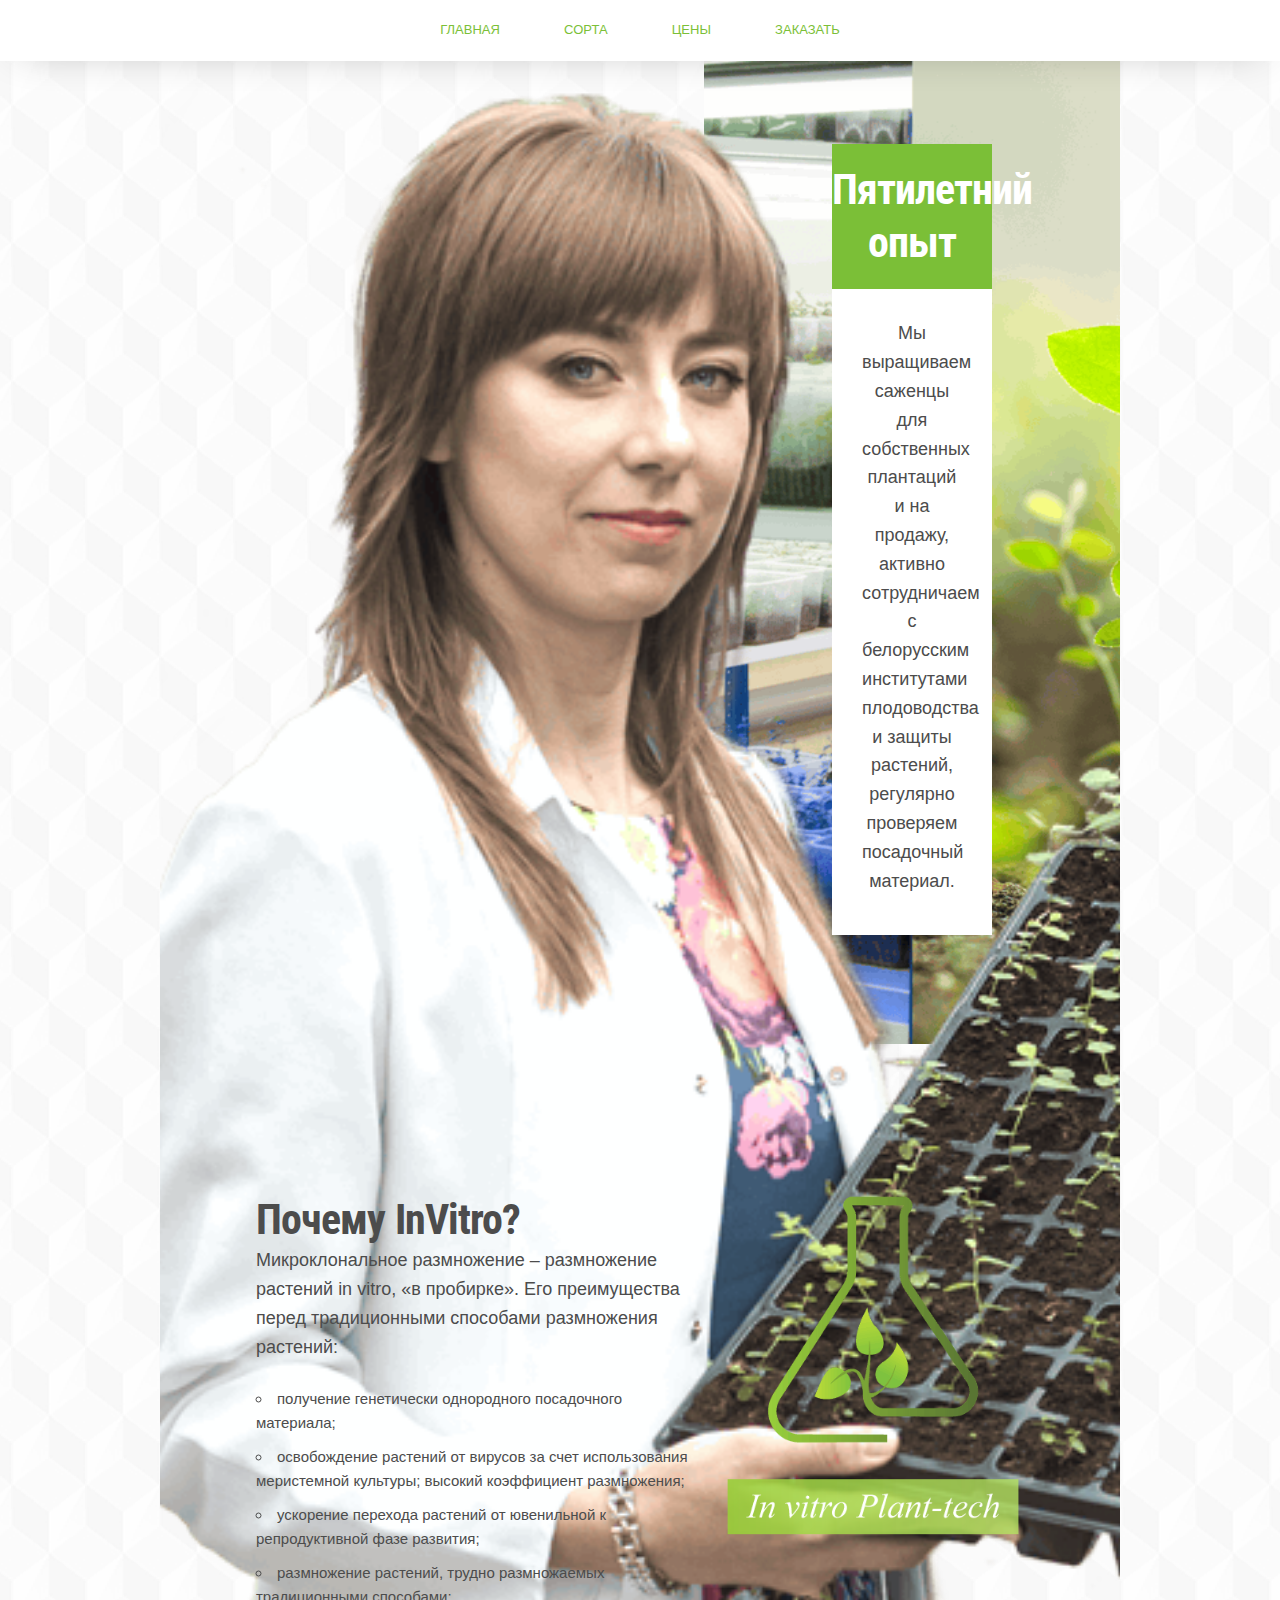
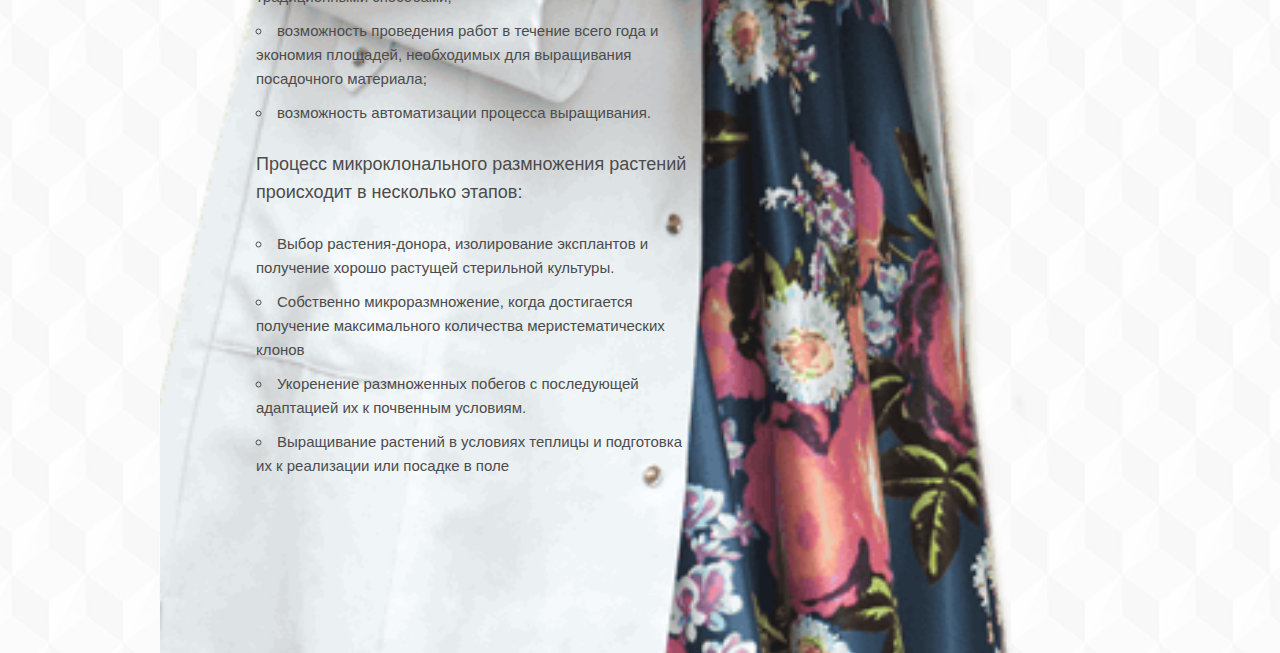
==== index.html @ f67259de "edited index" ====
﻿<!DOCTYPE html>
<html lang="en">

<head>

    <!-- Basic Page Needs
    –––––––––––––––––––––––––––––––––––––––––––––––––– -->
    <meta charset="utf-8">
    <title>Голубика - Во! | Главная страница</title>
    <meta name="description" content="Саженцы и взрослые растения голубики.">
    <meta name="author" content="">

    <!-- Mobile Specific Metas
    –––––––––––––––––––––––––––––––––––––––––––––––––– -->
    <meta name="viewport" content="width=device-width, initial-scale=1">

    <!-- FONT
    –––––––––––––––––––––––––––––––––––––––––––––––––– -->

    <!-- CSS
    –––––––––––––––––––––––––––––––––––––––––––––––––– -->
    <link rel="stylesheet" href="css/normalize.css">
    <link rel="stylesheet" href="css/skeleton.css">
    <link rel="stylesheet" href="css/style.css">

    <!-- Favicon
    –––––––––––––––––––––––––––––––––––––––––––––––––– -->
    <link rel="icon" type="image/png" href="images/favicon.png">

    <!-- Hacks
    –––––––––––––––––––––––––––––––––––––––––––––––––– -->
    <!--[if lt IE 9]> 
     <script src="http://html5shiv.googlecode.com/svn/trunk/html5.js"></script> 
     <![endif]-->
    <!-- Skripts
    –––––––––––––––––––––––––––––––––––––––––––––––––– -->
    <script>
        function poopup() {
            document.getElementById("steam").style.display = 'block';
        }

        function closepop() {
            document.getElementById("steam").style.display = 'none';
        }

        function menuopen() {
            var el = document.getElementById("site-menu");

            el.style.marginTop = (el.style.marginTop == '0px') ? '-40px' : '0px';
        }
    </script>
</head>

<body>

    <!-- poupup
>>>>>>>>>>>>>>>>>>>>>>>>>>>>>>>>>>>>>>>>>>>>>>>> -->
    <div id="steam">
        <div id="poupup">

            <div class="close" onclick="closepop()">

            </div>

            <!--<h3>Форма запроса</h3>
            <form>
                <label for="name">Как к вам обращаться?</label>
                <input type="text" name="name" value="" placeholder="Имя">
                <label for="tel">Ваш телефон</label>
                <input type="text" name="tel" value="" placeholder="+XXX (XX) XXX-XX-XX">
                <input type="button" name="send" value="Отправить">
            </form>-->

            <h3>Свяжитесь с нами:</h3>
            <ul>
                <li>Телефон: +7 (000) 000-00-00</li>
                <li>E-mail: golubica-VO@tut.ru</li>
                // add explicit map
                <li><a href="https://goo.gl/maps/rK2JYMR178M2" target="_blank">Расположение на карте</a></li>
            </ul>
            <div class="container">
            <div class="row">
                <div class="seven columns">
                    <h3>Напишите нам:</h3>
                    <form id="sendMessage" method="POST">
                        <input type="text" name="name" value="" placeholder="Ваше имя" required>
                        <textarea cols="45" name="message" placeholder="Ваше сообщение" required></textarea>
                        <input type="email" name="email" value="" placeholder="Ваше e-mail" required>
                        <input type="submit" name="send" value="Отправить">
                    </form>
                </div>
                <div class="five columns info">
                    <h3>Контактная информация</h3>
                    <p><span>Телефон: </span>+375 (29) 224-55-81</p>
                    <p>
                        <a href="https://goo.gl/maps/rK2JYMR178M2" target="_blank">Расположение на карте</a></p>
                    <p> Юридическая информация: <br> ООО "Ягодная долина" 220030, г. Минск, пл. Свободы 23, комн. 96, Республика Беларусь
                    </p>
                </div>
            </div>
        </div>
        </div>
    </div>

    <!-- /poupup
<<<<<<<<<<<<<<<<<<<<<<<<<<<<<<<<<<<<<<<<<<<<< -->
    <header>

        <nav id="site-menu">
            <ul>
                <li><a href="index.html">Главная</a></li>
                <li><a href="sorts.html">Сорта</a></li>
                <li><a href="prices.html">Цены</a></li>
                <!--<li><a href="">Блог</a></li>-->
                <li><a href="#" onclick="poopup()">Заказать</a></li>
            </ul>
            <div id="menu-btn">
                <a href="#" onclick="menuopen()">Меню</a>
            </div>
        </nav>
    </header>

    <!--header.php
<<<<<<<<<<<<<<<<<<<<<<<<<<<<<<<<<<<<<<<<<<<<< -->

    <div id="first" class="block">
        <div class="container">

            <div class="row">
                <div class="seven columns">
                    &nbsp
                    <div class="persona">
                        &nbsp
                    </div>
                </div>

                      <div id="second" class="block">
        <div class="container">
            <div class="row">
                <div class="three columns">
                    &nbsp
                </div>
                <div class="six columns">
                    <h2>Пятилетний опыт</h2>
                    <p>Мы выращиваем саженцы для собственных плантаций и на продажу, активно сотрудничаем с белорусским институтами плодоводства и защиты растений, регулярно проверяем посадочный материал.</p>
                    <!--<button class="button-primary bigger">Подробнее</button>-->
                </div>
                <div class="three columns">
                    &nbsp
                </div>
            </div>
        </div>
    </div>
    <div id="third" class="block">
        <div class="container">
            <div class="row">
                <div class="seven columns">
                    <h2>Почему InVitro?</h2>
                    <p>Микроклональное размножение – размножение растений in vitro, «в пробирке». Его преимущества перед традиционными способами размножения растений:</p>
                    <ul>
                        <li>получение генетически однородного посадочного материала;</li>
                        <li>освобождение растений от вирусов за счет использования меристемной культуры; высокий коэффициент размножения; </li>
                        <li>ускорение перехода растений от ювенильной к репродуктивной фазе развития;</li>
                        <li>размножение растений, трудно размножаемых традиционными способами;</li>
                        <li>возможность проведения работ в течение всего года и экономия площадей, необходимых для выращивания посадочного материала;</li>
                        <li>возможность автоматизации процесса выращивания. </li>
                    </ul>
                    <p>Процесс микроклонального размножения растений происходит в несколько этапов:</p>
                    <ul>
                        <li>Выбор растения-донора, изолирование эксплантов и получение хорошо растущей стерильной культуры.
                        </li>
                        <li>Собственно микроразмножение, когда достигается получение максимального количества меристематических клонов</li>
                        <li>Укоренение размноженных побегов с последующей адаптацией их к почвенным условиям.</li>
                        <li>Выращивание растений в условиях теплицы и подготовка их к реализации или посадке в поле</li>
                        <!--<button class="button-primary bigger">Подробнее</button>-->
                    </ul>
                </div>
                <div class="imag five columns">
                    <img src="./images/invitro_logo3.png" alt="">
                </div>
            </div>
        </div>
    </div>

            </div>
        </div>
    </div>






    <!--footer.php
<<<<<<<<<<<<<<<<<<<<<<<<<<<<<<<<<<<<<<<<<<<<< -->

    <script>
        var form = document.getElementById('sendMessage');

        form.onsubmit = function(e){
            e.preventDefault();

            var data = new FormData(form);

            var xhr = new XMLHttpRequest();
            xhr.open("POST", "/", true);
            xhr.send(data);

            xhr.onreadystatechange = function(){
                if(xhr.status ==200 && xhr.readyState==4){

                    console.log(form.elements);
                    form.elements.message.value='';
                    yaCounter37584040.reachGoal('message');

                    var okMessage = document.createElement('span');
                    okMessage.className = 'okMessage';
                    okMessage.innerHTML = 'Сообщение оставлено, в ближайшее время с Вами свяжется наш специалист';
                    form.appendChild(okMessage);
                    setTimeout(function(){
                        okMessage.remove();
                    },5000);
                }
            }



        }

    </script>
    <!-- Yandex.Metrika counter --> <script type="text/javascript"> (function (d, w, c) { (w[c] = w[c] || []).push(function() { try { w.yaCounter37584040 = new Ya.Metrika({ id:37584040, clickmap:true, trackLinks:true, accurateTrackBounce:true, webvisor:true }); } catch(e) { } }); var n = d.getElementsByTagName("script")[0], s = d.createElement("script"), f = function () { n.parentNode.insertBefore(s, n); }; s.type = "text/javascript"; s.async = true; s.src = "https://mc.yandex.ru/metrika/watch.js"; if (w.opera == "[object Opera]") { d.addEventListener("DOMContentLoaded", f, false); } else { f(); } })(document, window, "yandex_metrika_callbacks"); </script> <noscript><div><img src="https://mc.yandex.ru/watch/37584040" style="position:absolute; left:-9999px;" alt="" /></div></noscript> <!-- /Yandex.Metrika counter -->
</body>

</html>
---- css/skeleton.css ----
/*
* Skeleton V2.0.4
* Copyright 2014, Dave Gamache
* www.getskeleton.com
* Free to use under the MIT license.
* http://www.opensource.org/licenses/mit-license.php
* 12/29/2014
*/


/* Table of contents
––––––––––––––––––––––––––––––––––––––––––––––––––
- Grid
- Base Styles
- Typography
- Links
- Buttons
- Forms
- Lists
- Code
- Tables
- Spacing
- Utilities
- Clearing
- Media Queries
*/


/* Grid
–––––––––––––––––––––––––––––––––––––––––––––––––– */

.container {
    position: relative;
    width: 100%;
    max-width: 960px;
    margin: 0 auto;
    padding: 0 20px;
    box-sizing: border-box;
}

.column,
.columns {
    width: 100%;
    float: left;
    box-sizing: border-box;
}


/* For devices larger than 400px */

@media (min-width: 400px) {
    .container {
        width: 85%;
        padding: 0;
    }
}


/* For devices larger than 550px */

@media (min-width: 750px) {
    .container {
        width: 80%;
    }
    .column,
    .columns {
        margin-left: 4%;
    }
    .column:first-child,
    .columns:first-child {
        margin-left: 0;
    }
    .one.column,
    .one.columns {
        width: 4.66666666667%;
    }
    .two.columns {
        width: 13.3333333333%;
    }
    .three.columns {
        width: 22%;
    }
    .four.columns {
        width: 30.6666666667%;
    }
    .five.columns {
        width: 39.3333333333%;
    }
    .six.columns {
        width: 48%;
    }
    .seven.columns {
        width: 56.6666666667%;
    }
    .eight.columns {
        width: 65.3333333333%;
    }
    .nine.columns {
        width: 74.0%;
    }
    .ten.columns {
        width: 82.6666666667%;
    }
    .eleven.columns {
        width: 91.3333333333%;
    }
    .twelve.columns {
        width: 100%;
        margin-left: 0;
    }
    .one-third.column {
        width: 30.6666666667%;
    }
    .two-thirds.column {
        width: 65.3333333333%;
    }
    .one-half.column {
        width: 48%;
    }
    /* Offsets */
    .offset-by-one.column,
    .offset-by-one.columns {
        margin-left: 8.66666666667%;
    }
    .offset-by-two.column,
    .offset-by-two.columns {
        margin-left: 17.3333333333%;
    }
    .offset-by-three.column,
    .offset-by-three.columns {
        margin-left: 26%;
    }
    .offset-by-four.column,
    .offset-by-four.columns {
        margin-left: 34.6666666667%;
    }
    .offset-by-five.column,
    .offset-by-five.columns {
        margin-left: 43.3333333333%;
    }
    .offset-by-six.column,
    .offset-by-six.columns {
        margin-left: 52%;
    }
    .offset-by-seven.column,
    .offset-by-seven.columns {
        margin-left: 60.6666666667%;
    }
    .offset-by-eight.column,
    .offset-by-eight.columns {
        margin-left: 69.3333333333%;
    }
    .offset-by-nine.column,
    .offset-by-nine.columns {
        margin-left: 78.0%;
    }
    .offset-by-ten.column,
    .offset-by-ten.columns {
        margin-left: 86.6666666667%;
    }
    .offset-by-eleven.column,
    .offset-by-eleven.columns {
        margin-left: 95.3333333333%;
    }
    .offset-by-one-third.column,
    .offset-by-one-third.columns {
        margin-left: 34.6666666667%;
    }
    .offset-by-two-thirds.column,
    .offset-by-two-thirds.columns {
        margin-left: 69.3333333333%;
    }
    .offset-by-one-half.column,
    .offset-by-one-half.columns {
        margin-left: 52%;
    }
}


/* Base Styles
–––––––––––––––––––––––––––––––––––––––––––––––––– */


/* NOTE
html is set to 62.5% so that all the REM measurements throughout Skeleton
are based on 10px sizing. So basically 1.5rem = 15px :) */

html {
    font-size: 62.5%;
}

body {
    font-size: 1.5em;
    /* currently ems cause chrome bug misinterpreting rems on body element */
    line-height: 1.6;
    font-weight: 400;
    font-family: "HelveticaNeue", "Helvetica Neue", Helvetica, Arial, sans-serif;
    color: #222;
}


/* Typography
–––––––––––––––––––––––––––––––––––––––––––––––––– */

h1,
h2,
h3,
h4,
h5,
h6 {
    font-family: 'Roboto Condensed';
    margin-top: 0;
    margin-bottom: 2rem;
    font-weight: 300;
}

h1 {
    font-size: 4.0rem;
    line-height: 1.2;
    letter-spacing: -.1rem;
}

h2 {
    font-size: 3.6rem;
    line-height: 1.25;
    letter-spacing: -.1rem;
}

h3 {
    font-size: 3.0rem;
    line-height: 1.3;
    letter-spacing: -.1rem;
}

h4 {
    font-size: 2.4rem;
    line-height: 1.35;
    letter-spacing: -.08rem;
}

h5 {
    font-size: 1.8rem;
    line-height: 1.5;
    letter-spacing: -.05rem;
}

h6 {
    font-size: 1.5rem;
    line-height: 1.6;
    letter-spacing: 0;
}


/* Larger than phablet */

@media (min-width: 550px) {
    h1 {
        font-size: 5.0rem;
    }
    h2 {
        font-size: 4.2rem;
    }
    h3 {
        font-size: 3.6rem;
    }
    h4 {
        font-size: 3.0rem;
    }
    h5 {
        font-size: 2.4rem;
    }
    h6 {
        font-size: 1.5rem;
    }
}

p {
    margin-top: 0;
}


/* Links
–––––––––––––––––––––––––––––––––––––––––––––––––– */

a {
    color: hsl(90, 70%, 40%);
}

a:hover {
    color: hsl(90, 70%, 35%);
}


/* Buttons
–––––––––––––––––––––––––––––––––––––––––––––––––– */

.button,
button,
input[type="submit"],
input[type="reset"],
input[type="button"] {
    display: inline-block;
    height: 38px;
    padding: 0 30px;
    color: #555;
    text-align: center;
    font-size: 11px;
    font-weight: 600;
    line-height: 38px;
    letter-spacing: .1rem;
    text-transform: uppercase;
    text-decoration: none;
    white-space: nowrap;
    background-color: transparent;
    border-radius: 0px;
    border: 1px solid #bbb;
    cursor: pointer;
    box-sizing: border-box;
}

.button:hover,
button:hover,
input[type="submit"]:hover,
input[type="reset"]:hover,
input[type="button"]:hover,
.button:focus,
button:focus,
input[type="submit"]:focus,
input[type="reset"]:focus,
input[type="button"]:focus {
    color: #333;
    border-color: #888;
    outline: 0;
}

.button.button-primary,
button.button-primary,
input[type="submit"].button-primary,
input[type="reset"].button-primary,
input[type="button"].button-primary {
    color: #FFF;
    background-color: hsl(90, 68%, 49%);
    border-color: hsla(90, 70%, 50%, 1);
}

.button.button-primary:hover,
button.button-primary:hover,
input[type="submit"].button-primary:hover,
input[type="reset"].button-primary:hover,
input[type="button"].button-primary:hover,
.button.button-primary:focus,
button.button-primary:focus,
input[type="submit"].button-primary:focus,
input[type="reset"].button-primary:focus,
input[type="button"].button-primary:focus {
    color: #FFF;
    background-color: hsla(90, 70%, 45%, 1);
    border-color: hsla(90, 70%, 45%, 1);
}


/* Forms
–––––––––––––––––––––––––––––––––––––––––––––––––– */

input[type="email"],
input[type="number"],
input[type="search"],
input[type="text"],
input[type="tel"],
input[type="url"],
input[type="password"],
textarea,
select {
    height: 38px;
    padding: 6px 10px;
    /* The 6px vertically centers text on FF, ignored by Webkit */
    background-color: #fff;
    border: 1px solid #D1D1D1;
    border-radius: 0px;
    box-shadow: none;
    box-sizing: border-box;
}


/* Removes awkward default styles on some inputs for iOS */

input[type="email"],
input[type="number"],
input[type="search"],
input[type="text"],
input[type="tel"],
input[type="url"],
input[type="password"],
textarea {
    -webkit-appearance: none;
    -moz-appearance: none;
    appearance: none;
}

textarea {
    min-height: 65px;
    padding-top: 6px;
    padding-bottom: 6px;
}

input[type="email"]:focus,
input[type="number"]:focus,
input[type="search"]:focus,
input[type="text"]:focus,
input[type="tel"]:focus,
input[type="url"]:focus,
input[type="password"]:focus,
textarea:focus,
select:focus {
    border: 1px solid #33C3F0;
    outline: 0;
}

label,
legend {
    display: block;
    margin-bottom: .5rem;
    font-weight: 600;
}

fieldset {
    padding: 0;
    border-width: 0;
}

input[type="checkbox"],
input[type="radio"] {
    display: inline;
}

label > .label-body {
    display: inline-block;
    margin-left: .5rem;
    font-weight: normal;
}


/* Lists
–––––––––––––––––––––––––––––––––––––––––––––––––– */

ul {
    list-style: circle inside;
}

ol {
    list-style: decimal inside;
}

ol,
ul {
    padding-left: 0;
    margin-top: 0;
}

ul ul,
ul ol,
ol ol,
ol ul {
    margin: 1.5rem 0 1.5rem 3rem;
    font-size: 90%;
}

li {
    margin-bottom: 1rem;
}


/* Code
–––––––––––––––––––––––––––––––––––––––––––––––––– */

code {
    padding: .2rem .5rem;
    margin: 0 .2rem;
    font-size: 90%;
    white-space: nowrap;
    background: #F1F1F1;
    border: 1px solid #E1E1E1;
    border-radius: 0px;
}

pre > code {
    display: block;
    padding: 1rem 1.5rem;
    white-space: pre;
}


/* Tables
–––––––––––––––––––––––––––––––––––––––––––––––––– */

th,
td {
    padding: 12px 15px;
    text-align: left;
    border-bottom: 1px solid #E1E1E1;
}

th:first-child,
td:first-child {
    padding-left: 0;
}

th:last-child,
td:last-child {
    padding-right: 0;
}


/* Spacing
–––––––––––––––––––––––––––––––––––––––––––––––––– */

button,
.button {
    margin-bottom: 1rem;
}

input,
textarea,
select,
fieldset {
    margin-bottom: 1.5rem;
}

pre,
blockquote,
dl,
figure,
table,
p,
ul,
ol,
form {
    margin-bottom: 2.5rem;
}


/* Utilities
–––––––––––––––––––––––––––––––––––––––––––––––––– */

.u-full-width {
    width: 100%;
    box-sizing: border-box;
}

.u-max-full-width {
    max-width: 100%;
    box-sizing: border-box;
}

.u-pull-right {
    float: right;
}

.u-pull-left {
    float: left;
}


/* Misc
–––––––––––––––––––––––––––––––––––––––––––––––––– */

hr {
    margin-top: 3rem;
    margin-bottom: 3.5rem;
    border-width: 0;
    border-top: 1px solid #E1E1E1;
}


/* Clearing
–––––––––––––––––––––––––––––––––––––––––––––––––– */


/* Self Clearing Goodness */

.container:after,
.row:after,
.u-cf {
    content: "";
    display: table;
    clear: both;
}


/* Media Queries
–––––––––––––––––––––––––––––––––––––––––––––––––– */


/*
Note: The best way to structure the use of media queries is to create the queries
near the relevant code. For example, if you wanted to change the styles for buttons
on small devices, paste the mobile query code up in the buttons section and style it
there.
*/


/* Larger than mobile */

@media (min-width: 400px) {}


/* Larger than phablet (also point when grid becomes active) */

@media (min-width: 550px) {}


/* Larger than tablet */

@media (min-width: 750px) {}


/* Larger than desktop */

@media (min-width: 1000px) {}


/* Larger than Desktop HD */

@media (min-width: 1200px) {}
---- css/style.css ----
/*Fonts
------------------------------*/

@font-face {
    font-family: 'B20 Sans';
    src: url('../fonts/b20sans-400-normal.woff2') format('woff2'), url('../fonts/b20sans-400-normal.woff') format('woff'), url('../fonts/b20sans-400-normal.ttf') format('truetype');
    font-weight: 400;
    font-style: normal;
}

@font-face {
    font-family: 'Roboto Condensed';
    src: url('../fonts/robotocondensed-700-normal.woff2') format('woff2'), url('../fonts/robotocondensed-700-normal.woff') format('woff'), url('../fonts/robotocondensed-700-normal.ttf') format('truetype');
    font-weight: 700;
    font-style: normal;
}


/*Base styles
------------------------------*/

body {
    background-color: white;
    color: #4C4C4C;
}

h1 {
    font-weight: 100;
    font-size: 3.3rem;
    text-align: center;
    margin: 40px 0 60px;
}

h2 {
    font-family: 'Roboto Condensed';
}

a {
    text-decoration: none;
}

button.bigger {
    height: 68px;
    padding: 0 60px;
    font-size: 1.2em;
    margin-bottom: 2.5rem;
    line-height: 66px;
    font-family: 'Roboto Condensed';
    background-color: transparent;
    color: #7BBF37;
    border: solid #7BBF37 2px;
}

button.button.bigger:hover {
    color: #7BBF37;
    border: solid #7BBF37 2px;
}

input[type="email"]:focus,
input[type="number"]:focus,
input[type="search"]:focus,
input[type="text"]:focus,
input[type="tel"]:focus,
input[type="url"]:focus,
input[type="password"]:focus,
textarea:focus,
select:focus {
    border-color: #7BBF37;
}

.okMessage{
    color: #7BBF37;
    display: block;
}
/*Header styles
------------------------------*/

div.logo {
    float: left;
    font-size: 2.8rem;
    padding-bottom: 16px;
}

div.logo img {
    display: inline-block;
    height: 32px;
}

header {
    display: block;
    background-color: #FFF;
    position: relative;
    z-index: 2;
}

#menu-btn {
    display: none;
}

nav {
    /*position: absolute;*/
    width: 100%;
    background-color: hsla(0, 0%, 100%, 0.8);
    z-index: 90;
    -webkit-box-shadow: 0px 2px 44px -20px rgba(0,0,0,0.45);
    -moz-box-shadow: 0px 2px 44px -20px rgba(0,0,0,0.45);
    box-shadow: 0px 2px 44px -20px rgba(0,0,0,0.45);
    text-transform: uppercase;
}

nav > ul {
    margin: auto;
    overflow: hidden;
    max-width: 640px;
    font-size: 1em;
    text-align: center;
}

nav > ul > li {
    display: inline-block;
}

nav > ul > li,
#menu-btn {
    list-style-type: none;
    margin-bottom: 0;
    font-size: 1.3rem;
}

nav a {
    text-decoration: none;
    padding: 20px 30px;
    display: block;
    color: #7BBF37;
}

nav li:hover a,
nav li:hover {
    background-color: #7BBF37;
    color: #fff;
}


/* Main page
----------------------------------------------------------*/

#first > div > h1 {
    font-size: 3rem;
    margin-top: 20px;
    margin-left: 40%;
}

div.row {
    height: 100%;
    position: relative;
}

div.row,
div.columns {
    height: 100%;
}

div.block {
    overflow: hidden;
}

div.block p {
    font-size: 1.2em;
}

div.box {
    padding: 3rem;
    margin: 0;
    width: 43.3333333333%;
}


/* First block
-------------------*/

#first {
    background: url('../images/texture_old.png') 100%;
    background-repeat: repeat;
    /*-webkit-box-shadow: inset 0px 0px 0px 900px rgba(255,255,255,0.25);
-moz-box-shadow: inset 0px 0px 0px 900px rgba(255,255,255,0.25);
box-shadow: inset 0px 0px 0px 900px rgba(255,255,255,0.25);*/
    background-position: center top;
    margin: auto;
}

div.persona {
    background-image: url("../images/persona.png");
    background-repeat: no-repeat;
    margin-top: 2%;
    height: 100%;
    position: absolute;
    left: 0;
    top: 0;
    width: 100%;
    background-size: auto 100%;
    background-position-x: 13%;
}

#first h2 {
    margin: 0;
}

#first div.box {
    padding: 3rem;
    margin: 10% 0;
    width: 43.3333333333%;
    position: relative;
}

#first > div.container {
    margin-top: 70px auto 70px auto;
}

#item {
    margin: 0 0 3rem;
    overflow: hidden;
    text-align: center;
}

div.item > img {
    width: 80%;
    margin: auto;
}

span.item-price {
    display: inline-block;
    font-family: Roboto;
    font-size: 3rem;
}

span.item-price::after {
    content: "$";
    line-height: 5rem;
    font-size: 2rem;
    font-weight: 600;
}

span.item-descript {
    text-transform: uppercase;
    font-size: 1.3rem;
    line-height: 2rem;
    display: inline-block;
}


/* Second block
-------------------*/

#second {
    background-color: #fff;
    text-align: center;
    background-size: cover;
    background-image: url('../images/plants_x.png');
    background-repeat: no-repeat;
    background-position: center;
}

#second p {
    background-color: hsla(0, 0%, 100%, 1);
    padding: 3rem 3rem 4rem;
}

#second h2 {
    color: white;
    background-color: #7BBF37;
    padding: 2rem 0;
    margin-bottom: 0;
}


/*div.second button.bigger {
background-color: hsla(0, 0%, 100%, 0.9);
border: none;
}

div.second button.bigger:hover {
background-color: #7BBF37;
color: white;
border: none;
}*/

#second div.row {
    padding: 2.8em 0;
}

#second div.container {
    margin: 10% auto;
}

#second-b {
    padding: 50px 0;
}

#second-b div.row {
    text-align: center;
}

#second-b div.four {
    width: 33%;
    text-align: center;
}

#second-b button.button-primary {
    display: inline-block;
    margin-top: 40px;
}


/* Third block
-------------------*/

#third {
    /* background: url('../images/back3_alt.png') 100%;*/
    background-size: auto 100%;
    background-repeat: no-repeat;
    min-height: 600px;
    margin: auto;
    /*background: linear-gradient(to right, hsla(0, 0%, 100%, 0.9) 0%, hsla(0, 0%, 100%, 0.8) 30%, hsla(0, 0%, 100%, 0.7) 50%, hsla(100, 100%, 100%, 0) 100%), url('../images/texture.png') 100%;*/
}

#third div.row {
    padding: 10em 0;
}

div.imag > img {
    display: block;
    width: 100%;
    max-width: 430px;
}

#third button.button-primary {
    margin: 2.5rem auto;
}


/* Footer styles
----------------------------------------------------------*/

footer {
    border-top: 1px dashed lightgray;
}

footer > div.container {
    margin: 22px auto;
    color: #4A4A4A;
}

footer div.info {
    border-left: 1px solid lightgray;
    padding-left: 3rem;
}

footer h3 {
    font-size: 2rem;
    margin: 1rem 0;
}

footer div.info p {
    font-size: 1.5rem;
    margin: 0;
    color: #8A8A8A;
}

footer div.info span {
    color: #4A4A4A;
}

footer div.info ul {
    margin: 3rem 0;
}

footer div.info li {
    margin: 0;
}

footer div.info a {
    display: inline-block;
    padding: 0.5rem 1rem;
    color: white;
    background-color: #7BBF37;
    margin: 1rem 0;
}

footer div.info a:hover {
    background-color: #63A521;
}

footer div.info li > a {
    padding-left: 2px;
    color: #8A8A8A;
}

footer div.info li > a:hover {
    padding-left: 2px;
    color: #7BBF37;
}

footer form {
    margin: 1rem 0;
}

footer form input[type="text"] {
    float: left;
    width: 100%;
}

footer form textarea {
    clear: both;
    width: 100%;
}

footer form input[type="button"]:hover {
    border-color: #7BBF37;
    color: #7BBF37;
}


/* PoupUp
-------------------*/

#steam {
    position: fixed;
    width: 100%;
    height: 100%;
    background-color: hsla(0, 0%, 100%, 0.9);
    z-index: 99;
    display: none;
}

div.close {
    position: absolute;
    background-image: url("../images/close.png");
    background-size: cover;
    height: 25px;
    width: 25px;
    z-index: 999;
    right: 7px;
    top: 7px;
    opacity: 0.4;
    cursor: pointer;
}

div.close:hover {
    opacity: 1;
}

#poupup {
    margin-top: 10%;
    position: absolute;
    width: 80%;
    max-width: 400px;
    background-color: white;
    z-index: 100;
    padding: 5rem;
    right: 50%;
    margin-right: -250px;
    border: 1px solid lightgray;
    text-align: center;
}

#poupup h3 {
    margin: 0 auto 5rem;
}

#poupup label {
    width: 100%;
    text-align: left;
}

#poupup form {
    margin: 0;
}

#poupup input {
    width: 100%;
}

#poupup input[type="button"] {
    display: inline-block;
    margin: 3rem auto 0;
    width: 50%;
}

#poupup ul {
    margin: 0 15% 2rem;
    font-size: 1.6rem;
    font-family: sans-serif;
}

#poupup ul li {
    list-style: none;
}

#sendMessage > input[type="submit"] {
    margin-left: 1.5em;
}
/* Media quries
----------------------------------------------------------*/

@media (max-width: 960px) {
    #first div.box {
        width: 50%;
        margin-left: 57%;
        background-color: white;
    }
    #first div.persona {
        background-position-x: unset;
    }
}

@media (max-width: 750px) {
    #steam {
        height: 120%;
    }
    #poupup {
        margin-top: 50%;
    }
    #menu-btn {
        display: block;
        background-color: white;
    }
    nav {
        position: relative;
        background-color: #7BBF37;
        z-index: 90;
        margin-top: -40px;
        -webkit-transition: all .3s ease;
        -moz-transition: all .3s ease;
        transition: all .3s ease;
    }
    /*nav:hover {
        margin-top: 0px;
    }*/
    nav > ul > li,
    #menu-btn {
        float: none;
        border: none;
    }
    nav > ul > li:hover {
        float: none;
        border: none;
    }
    li:hover a,
    li:hover {
        background-color: hsla(0, 0%, 100%, 0.1);
        border: none;
    }
    nav li a {
        padding: 10px 20px;
        color: white;
    }
    p {
        background-color: hsla(0, 0%, 100%, 0.8);
        padding: 10px;
    }
    div.imag > img {
        margin: 40px auto;
    }
    #first h2 {
        padding-top: 0;
    }
}

@media (max-width: 690px) {
    #first div.box {
        width: 100%;
        margin-top: 80%;
        margin-left: 0;
        background-color: hsla(0, 0%, 100%, 0.9);
    }
    #first div.persona {
        background-position-x: unset;
    }
    .container {
        width: 100%;
    }
    #first p {
        background-color: unset;
    }
    #second-b div.box {
        width: 100%;
        margin-bottom: 5rem;
    }
    #second-b div.item > img {
        width: 40%;
        margin: auto;
        display: block;
    }
    #second-b button.button-primary {
        margin-top: 0;
    }
    #third div.row {
        padding: 3rem;
    }
    #third div.row p {
        text-align: left;
    }
    #third .container {
        text-align: center;
    }
    footer div.row {
        width: 80%;
        margin: auto;
    }
    footer div.info > p {
        padding: 0;
    }
    span.item-price {
        width: 100%;
    }
    #third ul {
        text-align: left;
        padding-left: 40px;
    }
}

@media (max-width: 540px) {
    #poupup {
        width: unset;
        margin-right: -145px;
        padding: 3rem;
    }
    #poupup ul {
        margin: 0;
    }
    #poupup h3 {
        margin: 0 auto 2rem;
    }
}

@media (max-width: 420px) {
    nav li a {
        padding: 10px 7px;
        color: white;
        font-size: 1em;
    }
    #second-b div.item > img {
        width: 70%;
    }
}

/*section sorts*/
.clear{
    clear: both;
}

section#sorts{
    width: 90%;
    max-width: 1050px;
    margin: 0 auto;
    padding-bottom: 30px;
}

div.sort {
    margin-top: 30px;
    overflow: hidden;
    -webkit-box-shadow: 0px 2px 44px -14px rgba(0,0,0,0.65);
    -moz-box-shadow: 0px 2px 44px -14px rgba(0,0,0,0.65);
    box-shadow: 0px 2px 44px -14px rgba(0,0,0,0.65);
    background-color: white;
}

div.row > div.sort:first-child {
    width: 48.5%;
    float: left;
}

div.row > div.sort:last-child {
    width: 48.5%;
    float: right;
}


div.sort > img{
    display: block;
    width: 100%;
    margin: 0 auto;

}
div.sort > div{
    padding: 2em 2.5em;
    float: left;
}

div.sort > div > h2{
    font-size: 25px;
    color: #7BBF37;
    margin-bottom: 10px;
}


/*@media (max-width: 1750px) {*/
    /*section#sorts{*/

        /*overflow: visible;*/

    /*}*/
    /*div.sort {*/
        /*margin-top: 30px;*/
        /*width: 100%;*/
        /*float: none;*/
        /*box-shadow: 0 0 5px rgba(0,0,0,0.5);*/

    /*}*/
/*}*/

@media (max-width: 1200px) {


    section#sorts{
        width: 90%;
    }
}

@media (max-width: 800px) {

    section#sorts{
        width: 80%;
    }

    div.sort > img{
        display: block;
        width: 100%;
        float: none;
    }

    div.row > div.sort:first-child {
        width: 100%;
        float: none;
    }

    div.row > div.sort:last-child {
        width: 100%;
        float: none;
    }

    nav > ul {
        font-size: 0.6em;
    }

}
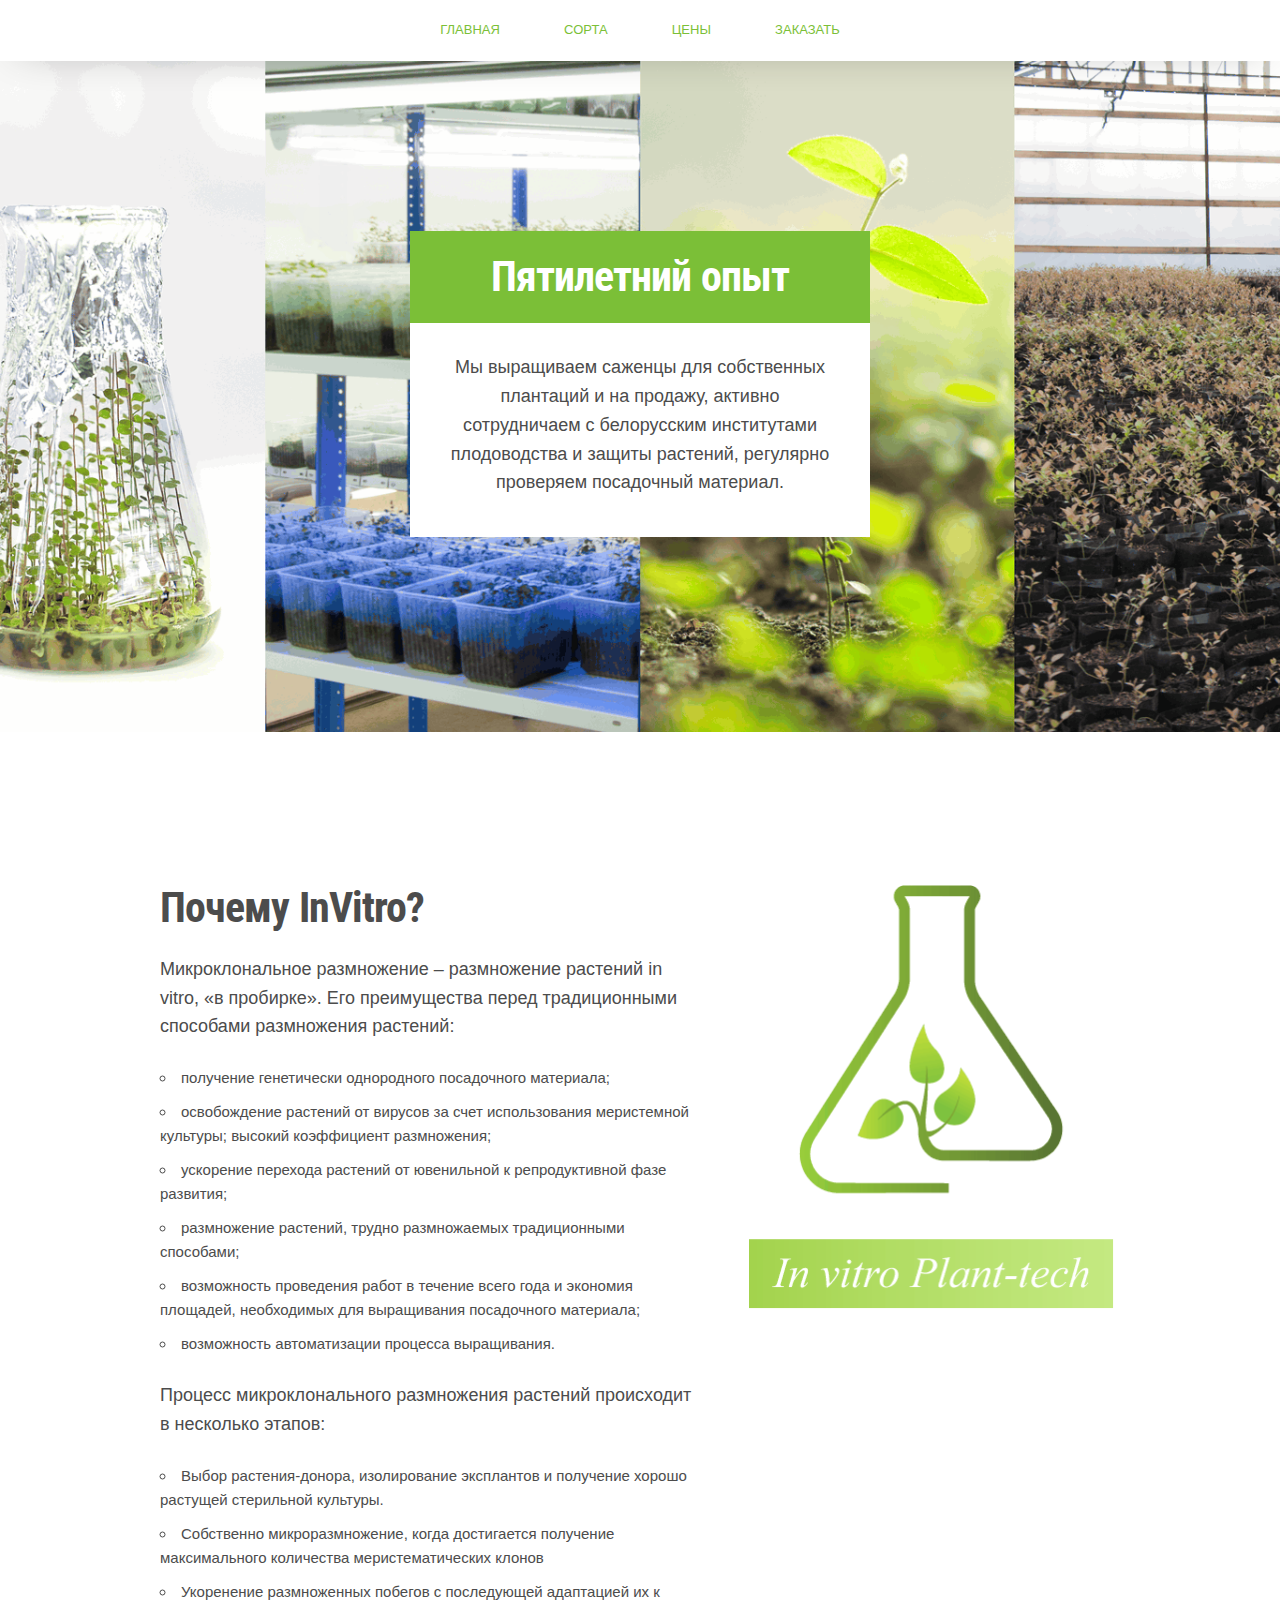
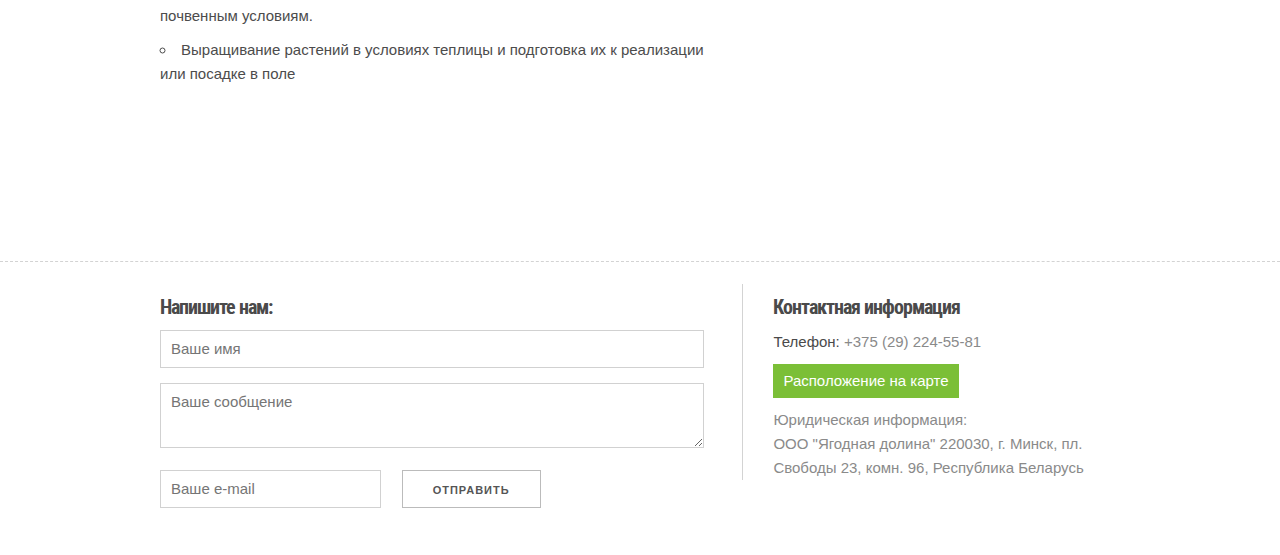
==== commit 33095435: "initial state" ====
--- a/index.html
+++ b/index.html
@@ -78,26 +78,7 @@
                 // add explicit map
                 <li><a href="https://goo.gl/maps/rK2JYMR178M2" target="_blank">Расположение на карте</a></li>
             </ul>
-            <div class="container">
-            <div class="row">
-                <div class="seven columns">
-                    <h3>Напишите нам:</h3>
-                    <form id="sendMessage" method="POST">
-                        <input type="text" name="name" value="" placeholder="Ваше имя" required>
-                        <textarea cols="45" name="message" placeholder="Ваше сообщение" required></textarea>
-                        <input type="email" name="email" value="" placeholder="Ваше e-mail" required>
-                        <input type="submit" name="send" value="Отправить">
-                    </form>
-                </div>
-                <div class="five columns info">
-                    <h3>Контактная информация</h3>
-                    <p><span>Телефон: </span>+375 (29) 224-55-81</p>
-                    <p>
-                        <a href="https://goo.gl/maps/rK2JYMR178M2" target="_blank">Расположение на карте</a></p>
-                    <p> Юридическая информация: <br> ООО "Ягодная долина" 220030, г. Минск, пл. Свободы 23, комн. 96, Республика Беларусь
-                    </p>
-                </div>
-            </div>
+
         </div>
         </div>
     </div>
@@ -123,18 +104,9 @@
     <!--header.php
 <<<<<<<<<<<<<<<<<<<<<<<<<<<<<<<<<<<<<<<<<<<<< -->
 
-    <div id="first" class="block">
-        <div class="container">
-
-            <div class="row">
-                <div class="seven columns">
-                    &nbsp
-                    <div class="persona">
-                        &nbsp
-                    </div>
-                </div>
-
-                      <div id="second" class="block">
+
+
+                <div id="second" class="block">
         <div class="container">
             <div class="row">
                 <div class="three columns">
@@ -150,7 +122,9 @@
                 </div>
             </div>
         </div>
-    </div>
+   </div>
+                <!--  <button class="button-primary bigger" onclick="poopup()">Заказать</button> -->
+
     <div id="third" class="block">
         <div class="container">
             <div class="row">
@@ -193,6 +167,29 @@
 
     <!--footer.php
 <<<<<<<<<<<<<<<<<<<<<<<<<<<<<<<<<<<<<<<<<<<<< -->
+<footer>
+        <div class="container">
+            <div class="row">
+                <div class="seven columns">
+                    <h3>Напишите нам:</h3>
+                    <form id="sendMessage" method="POST">
+                        <input type="text" name="name" value="" placeholder="Ваше имя" required>
+                        <textarea cols="45" name="message" placeholder="Ваше сообщение" required></textarea>
+                        <input type="email" name="email" value="" placeholder="Ваше e-mail" required>
+                        <input type="submit" name="send" value="Отправить">
+                    </form>
+                </div>
+                <div class="five columns info">
+                    <h3>Контактная информация</h3>
+                    <p><span>Телефон: </span>+375 (29) 224-55-81</p>
+                    <p>
+                        <a href="https://goo.gl/maps/rK2JYMR178M2" target="_blank">Расположение на карте</a></p>
+                    <p> Юридическая информация: <br> ООО "Ягодная долина" 220030, г. Минск, пл. Свободы 23, комн. 96, Республика Беларусь
+                    </p>
+                </div>
+            </div>
+        </div>
+    </footer>
 
     <script>
         var form = document.getElementById('sendMessage');
--- a/css/style.css
+++ b/css/style.css
@@ -746,4 +746,98 @@
 }
 
 
-
+section#sorts-p{
+    width: 50%;
+    max-width: 1050px;
+    margin: 0 auto;
+    padding-bottom: 30px;
+}
+
+div.sort {
+    margin-top: 30px;
+    overflow: hidden;
+    -webkit-box-shadow: 0px 2px 44px -14px rgba(0,0,0,0.65);
+    -moz-box-shadow: 0px 2px 44px -14px rgba(0,0,0,0.65);
+    box-shadow: 0px 2px 44px -14px rgba(0,0,0,0.65);
+    background-color: white;
+}
+
+div.row > div.sort:first-child {
+    width: 48.5%;
+    float: left;
+}
+
+div.row > div.sort:last-child {
+    width: 48.5%;
+    float: right;
+}
+
+
+div.sort > img{
+    display: block;
+    width: 100%;
+    margin: 0 auto;
+
+}
+div.sort > div{
+    padding: 2em 2.5em;
+    float: left;
+}
+
+div.sort > div > h2{
+    font-size: 25px;
+    color: #7BBF37;
+    margin-bottom: 10px;
+}
+
+
+/*@media (max-width: 1750px) {*/
+    /*section#sorts{*/
+
+        /*overflow: visible;*/
+
+    /*}*/
+    /*div.sort {*/
+        /*margin-top: 30px;*/
+        /*width: 100%;*/
+        /*float: none;*/
+        /*box-shadow: 0 0 5px rgba(0,0,0,0.5);*/
+
+    /*}*/
+/*}*/
+
+@media (max-width: 1200px) {
+
+
+    section#sorts-p{
+        width: 90%;
+    }
+}
+
+@media (max-width: 800px) {
+
+    section#ssorts-p{
+        width: 80%;
+    }
+
+    div.sort > img{
+        display: block;
+        width: 100%;
+        float: none;
+    }
+
+    div.row > div.sort:first-child {
+        width: 100%;
+        float: none;
+    }
+
+    div.row > div.sort:last-child {
+        width: 100%;
+        float: none;
+    }
+
+    nav > ul {
+        font-size: 0.6em;
+    }
+
+}
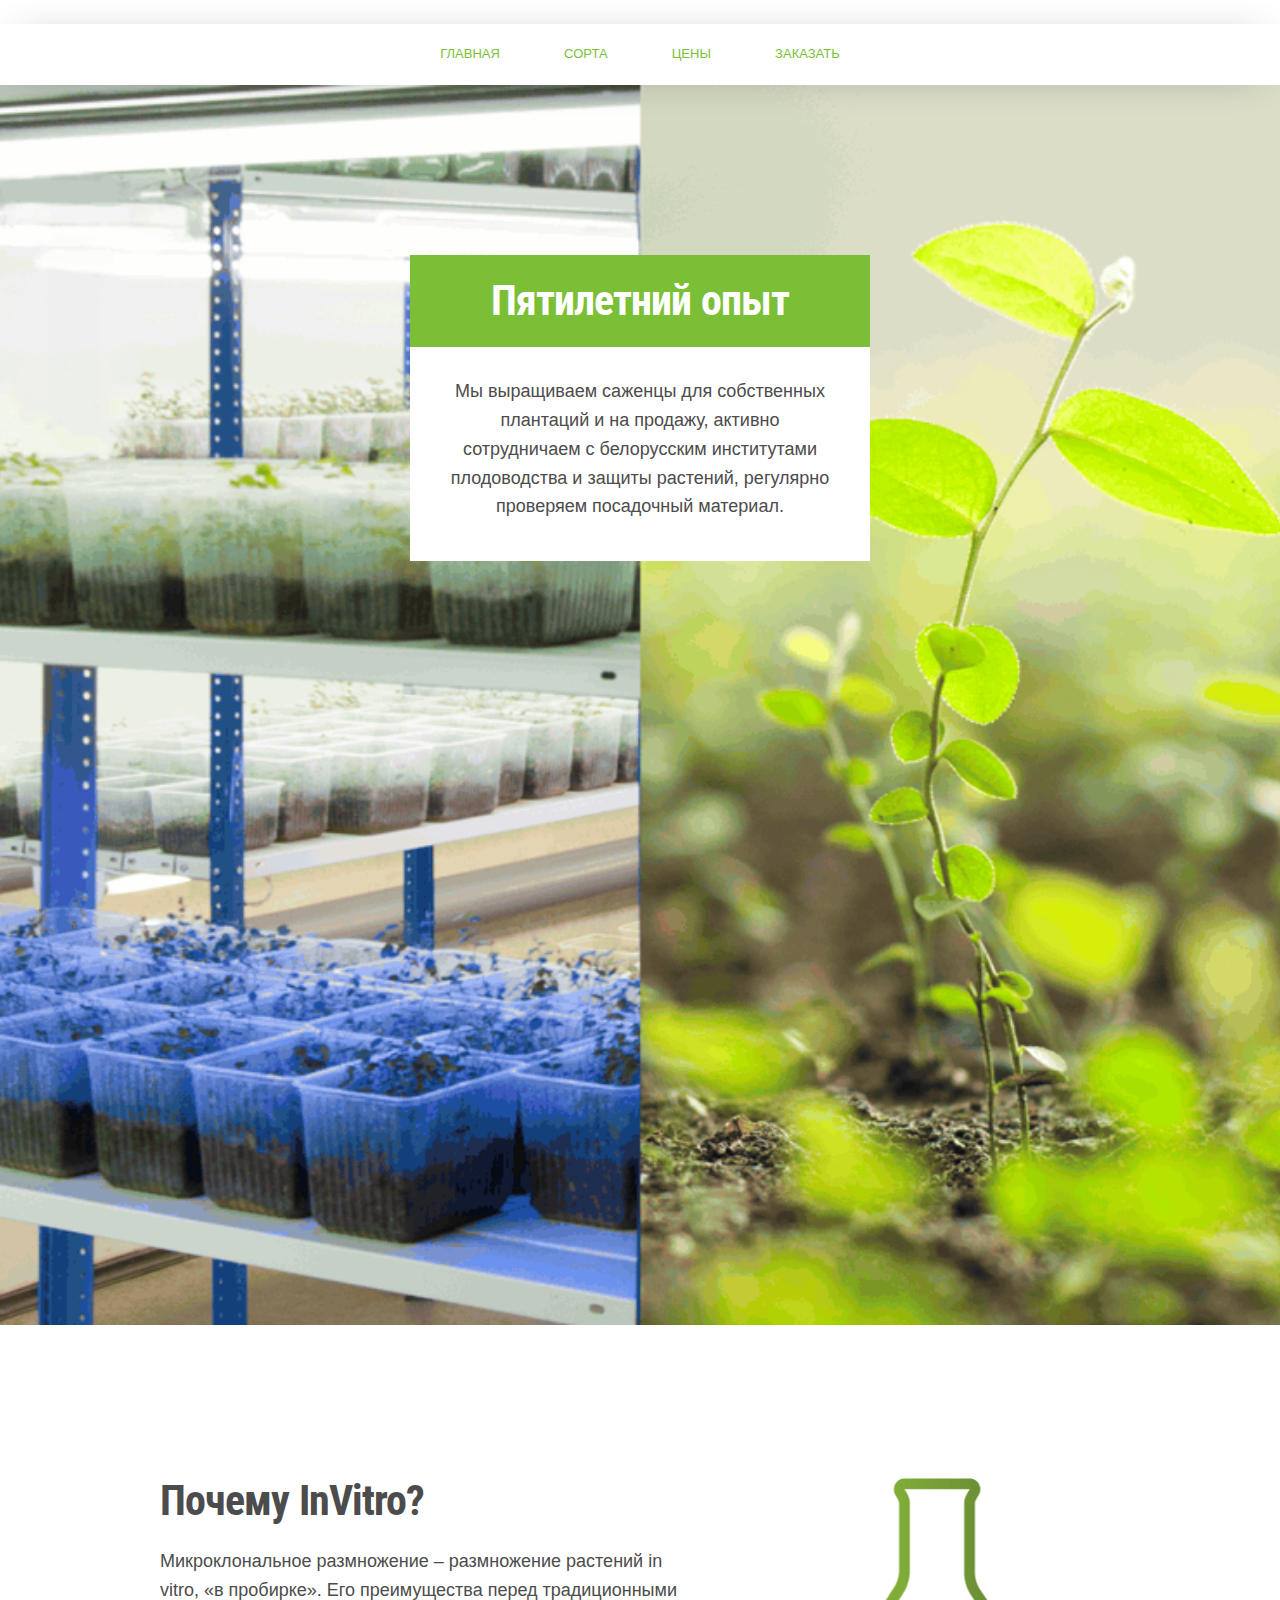
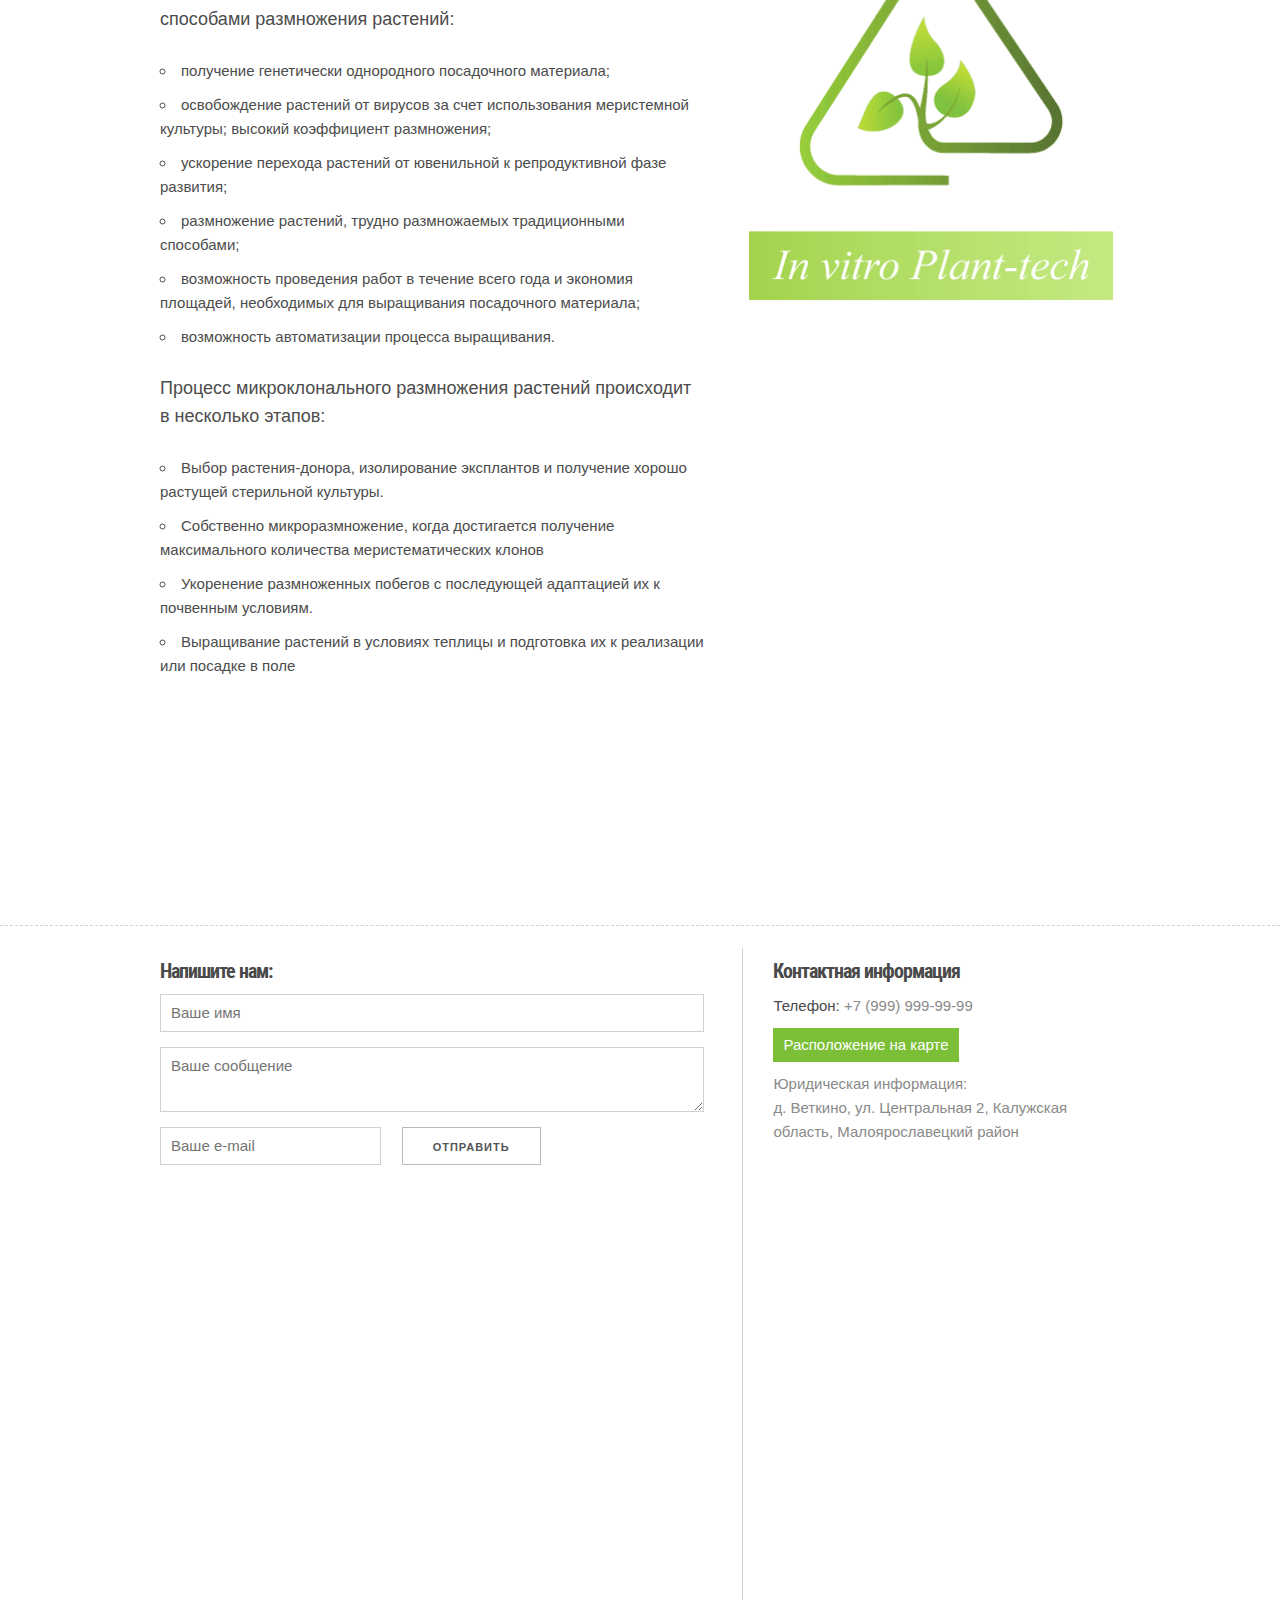
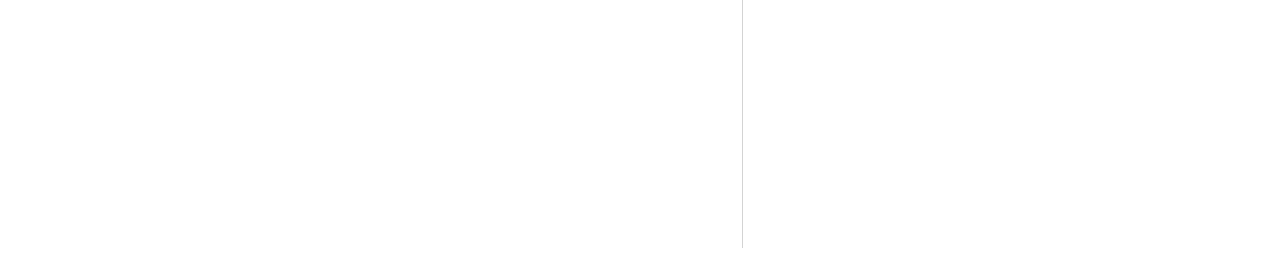
==== commit 923b949c: "initial state" ====
--- a/index.html
+++ b/index.html
@@ -1,4 +1,4 @@
-﻿<!DOCTYPE html>
+﻿﻿<!DOCTYPE html>
 <html lang="en">
 
 <head>
@@ -75,8 +75,8 @@
             <ul>
                 <li>Телефон: +7 (000) 000-00-00</li>
                 <li>E-mail: golubica-VO@tut.ru</li>
-                // add explicit map
-                <li><a href="https://goo.gl/maps/rK2JYMR178M2" target="_blank">Расположение на карте</a></li>
+
+                <li><a href="https://goo.gl/maps/KjbnM349uf82" target="_blank">Расположение на карте</a></li>
             </ul>
 
         </div>
@@ -181,10 +181,10 @@
                 </div>
                 <div class="five columns info">
                     <h3>Контактная информация</h3>
-                    <p><span>Телефон: </span>+375 (29) 224-55-81</p>
+                    <p><span>Телефон: </span>+7 (999) 999-99-99</p>
                     <p>
-                        <a href="https://goo.gl/maps/rK2JYMR178M2" target="_blank">Расположение на карте</a></p>
-                    <p> Юридическая информация: <br> ООО "Ягодная долина" 220030, г. Минск, пл. Свободы 23, комн. 96, Республика Беларусь
+                        <a href="https://goo.gl/maps/KjbnM349uf82" target="_blank">Расположение на карте</a></p>
+                    <p> Юридическая информация: <br> д. Веткино, ул. Центральная 2, Калужская область, Малоярославецкий район
                     </p>
                 </div>
             </div>
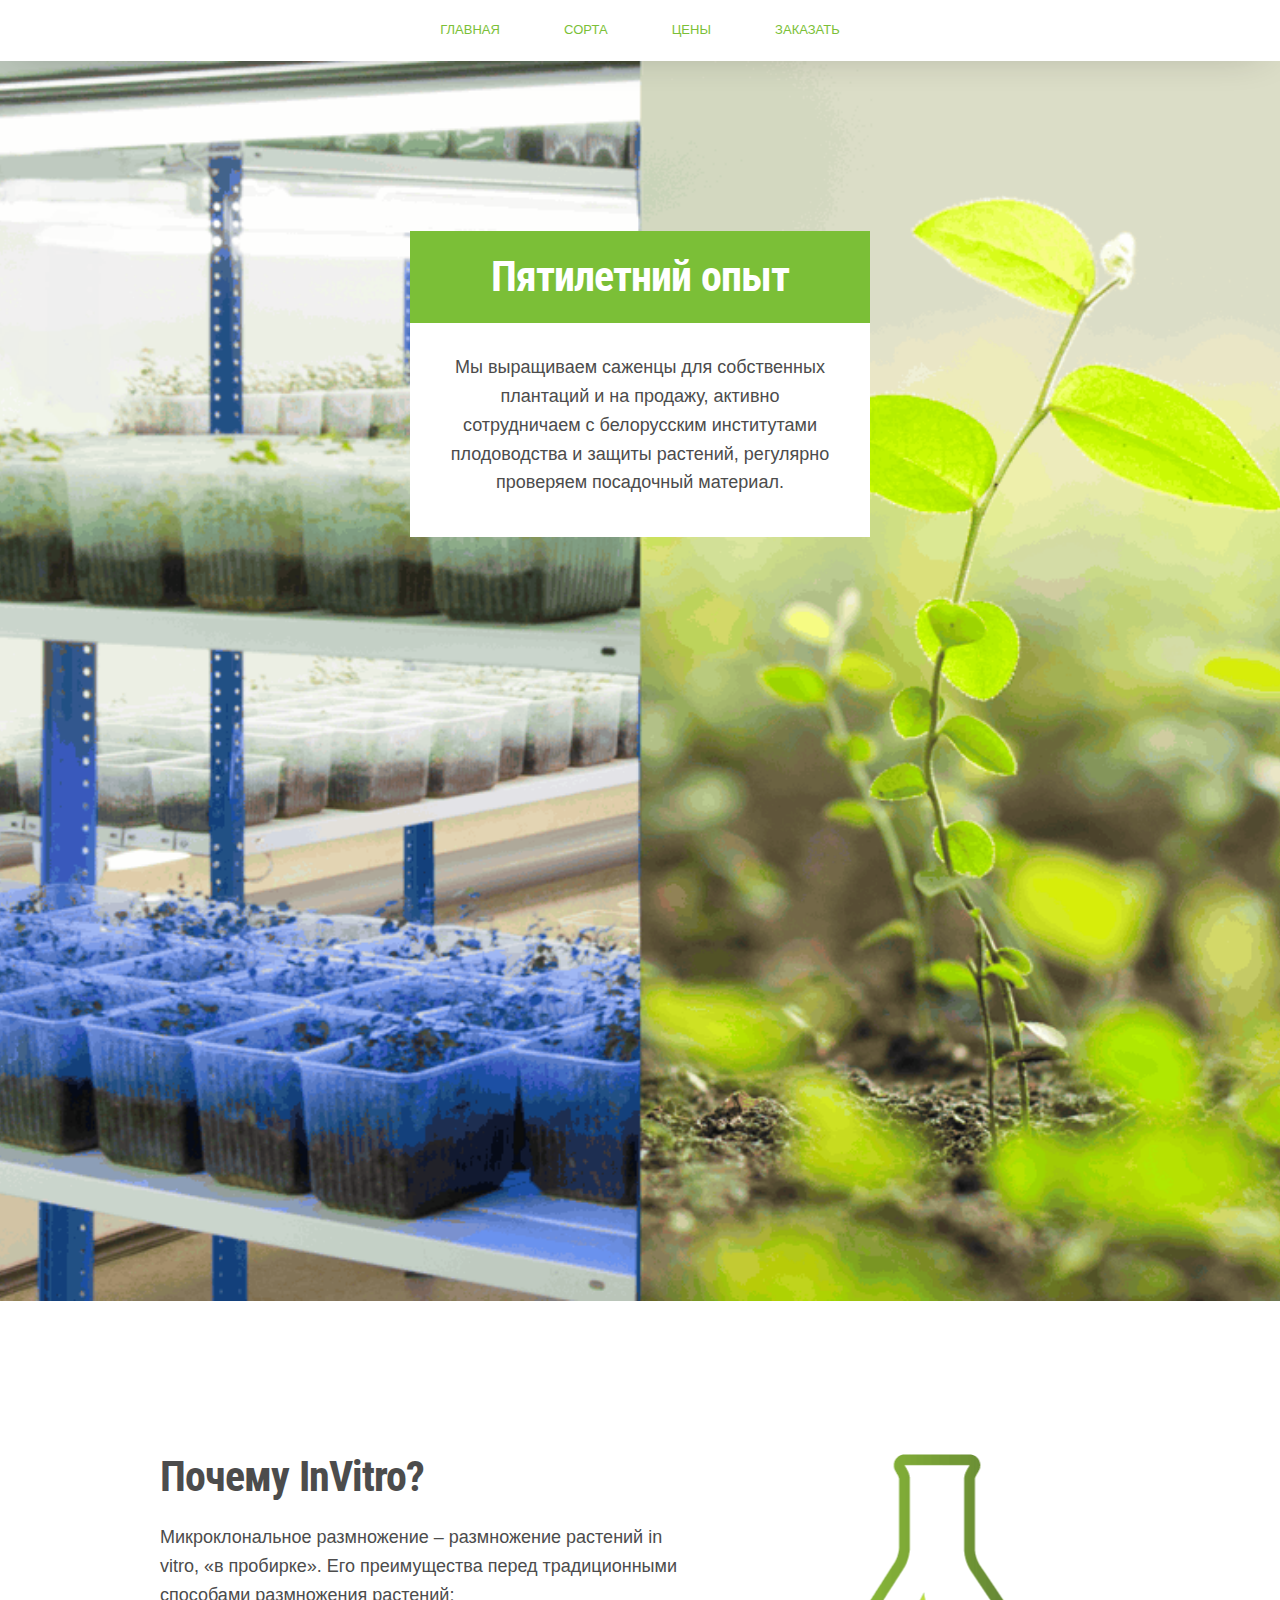
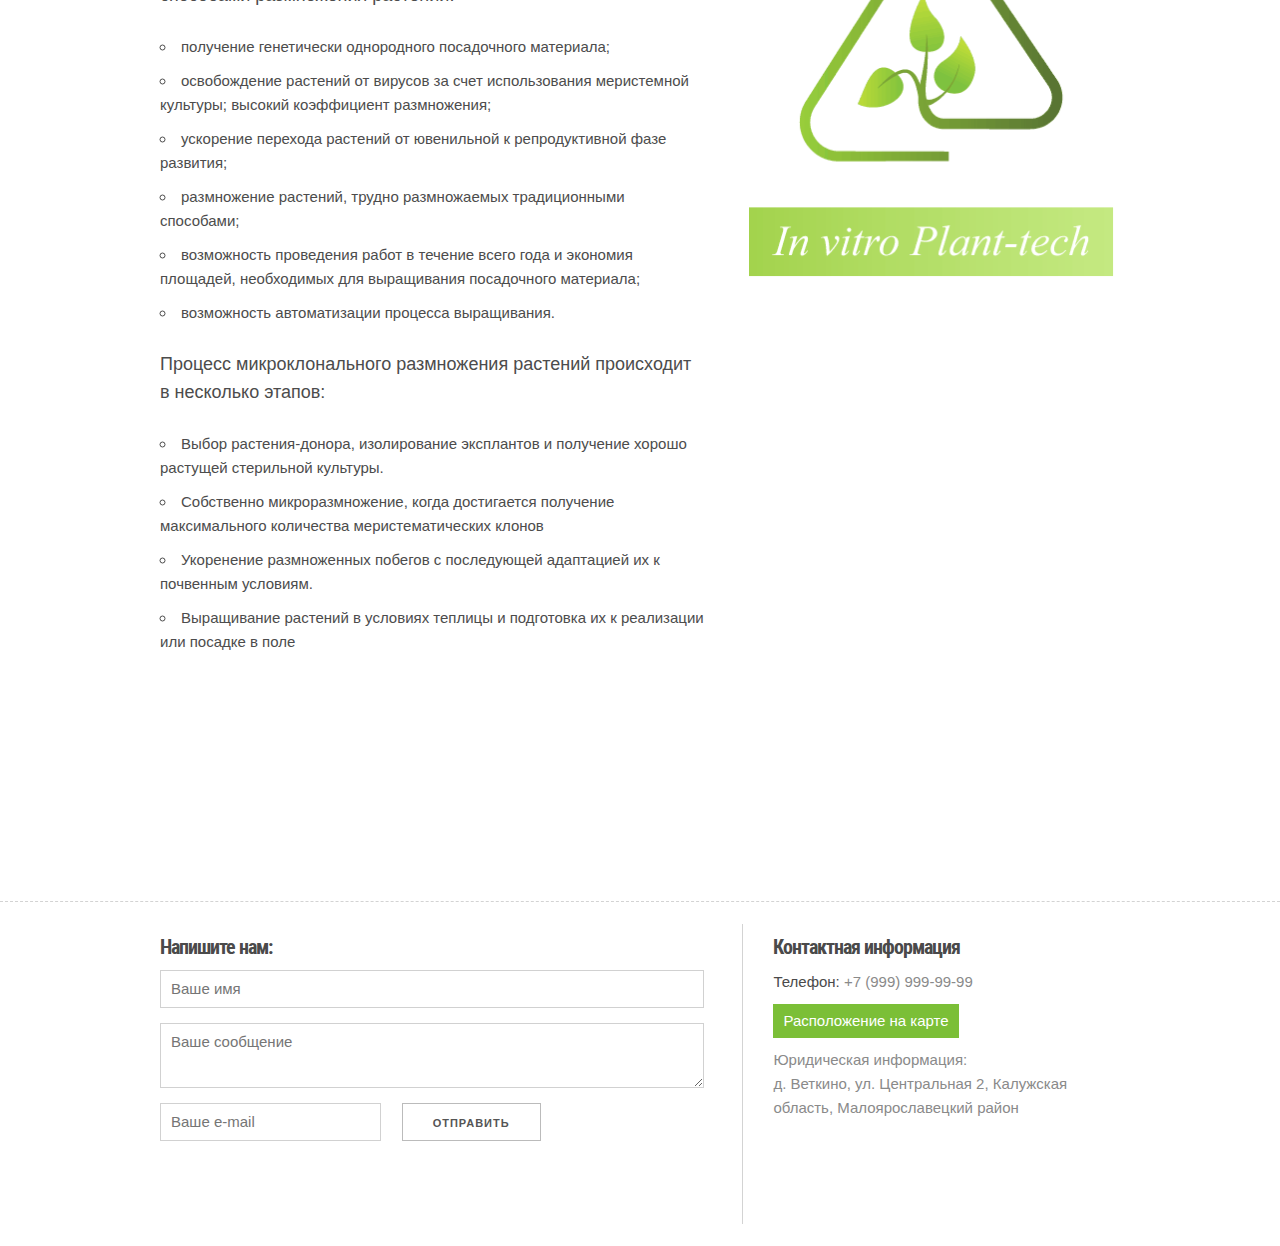
==== commit 9a43031a: "initial state" ====
--- a/index.html
+++ b/index.html
@@ -1,4 +1,4 @@
-﻿﻿<!DOCTYPE html>
+﻿
 <html lang="en">
 
 <head>
@@ -81,7 +81,7 @@
 
         </div>
         </div>
-    </div>
+
 
     <!-- /poupup
 <<<<<<<<<<<<<<<<<<<<<<<<<<<<<<<<<<<<<<<<<<<<< -->
@@ -156,19 +156,10 @@
         </div>
     </div>
 
-            </div>
-        </div>
-    </div>
-
-
-
-
-
-
     <!--footer.php
 <<<<<<<<<<<<<<<<<<<<<<<<<<<<<<<<<<<<<<<<<<<<< -->
 <footer>
-        <div class="container">
+        <div class="container" style="height: 300px;">
             <div class="row">
                 <div class="seven columns">
                     <h3>Напишите нам:</h3>
@@ -190,7 +181,6 @@
             </div>
         </div>
     </footer>
-
     <script>
         var form = document.getElementById('sendMessage');
 
@@ -225,7 +215,6 @@
         }
 
     </script>
-    <!-- Yandex.Metrika counter --> <script type="text/javascript"> (function (d, w, c) { (w[c] = w[c] || []).push(function() { try { w.yaCounter37584040 = new Ya.Metrika({ id:37584040, clickmap:true, trackLinks:true, accurateTrackBounce:true, webvisor:true }); } catch(e) { } }); var n = d.getElementsByTagName("script")[0], s = d.createElement("script"), f = function () { n.parentNode.insertBefore(s, n); }; s.type = "text/javascript"; s.async = true; s.src = "https://mc.yandex.ru/metrika/watch.js"; if (w.opera == "[object Opera]") { d.addEventListener("DOMContentLoaded", f, false); } else { f(); } })(document, window, "yandex_metrika_callbacks"); </script> <noscript><div><img src="https://mc.yandex.ru/watch/37584040" style="position:absolute; left:-9999px;" alt="" /></div></noscript> <!-- /Yandex.Metrika counter -->
 </body>
 
 </html>
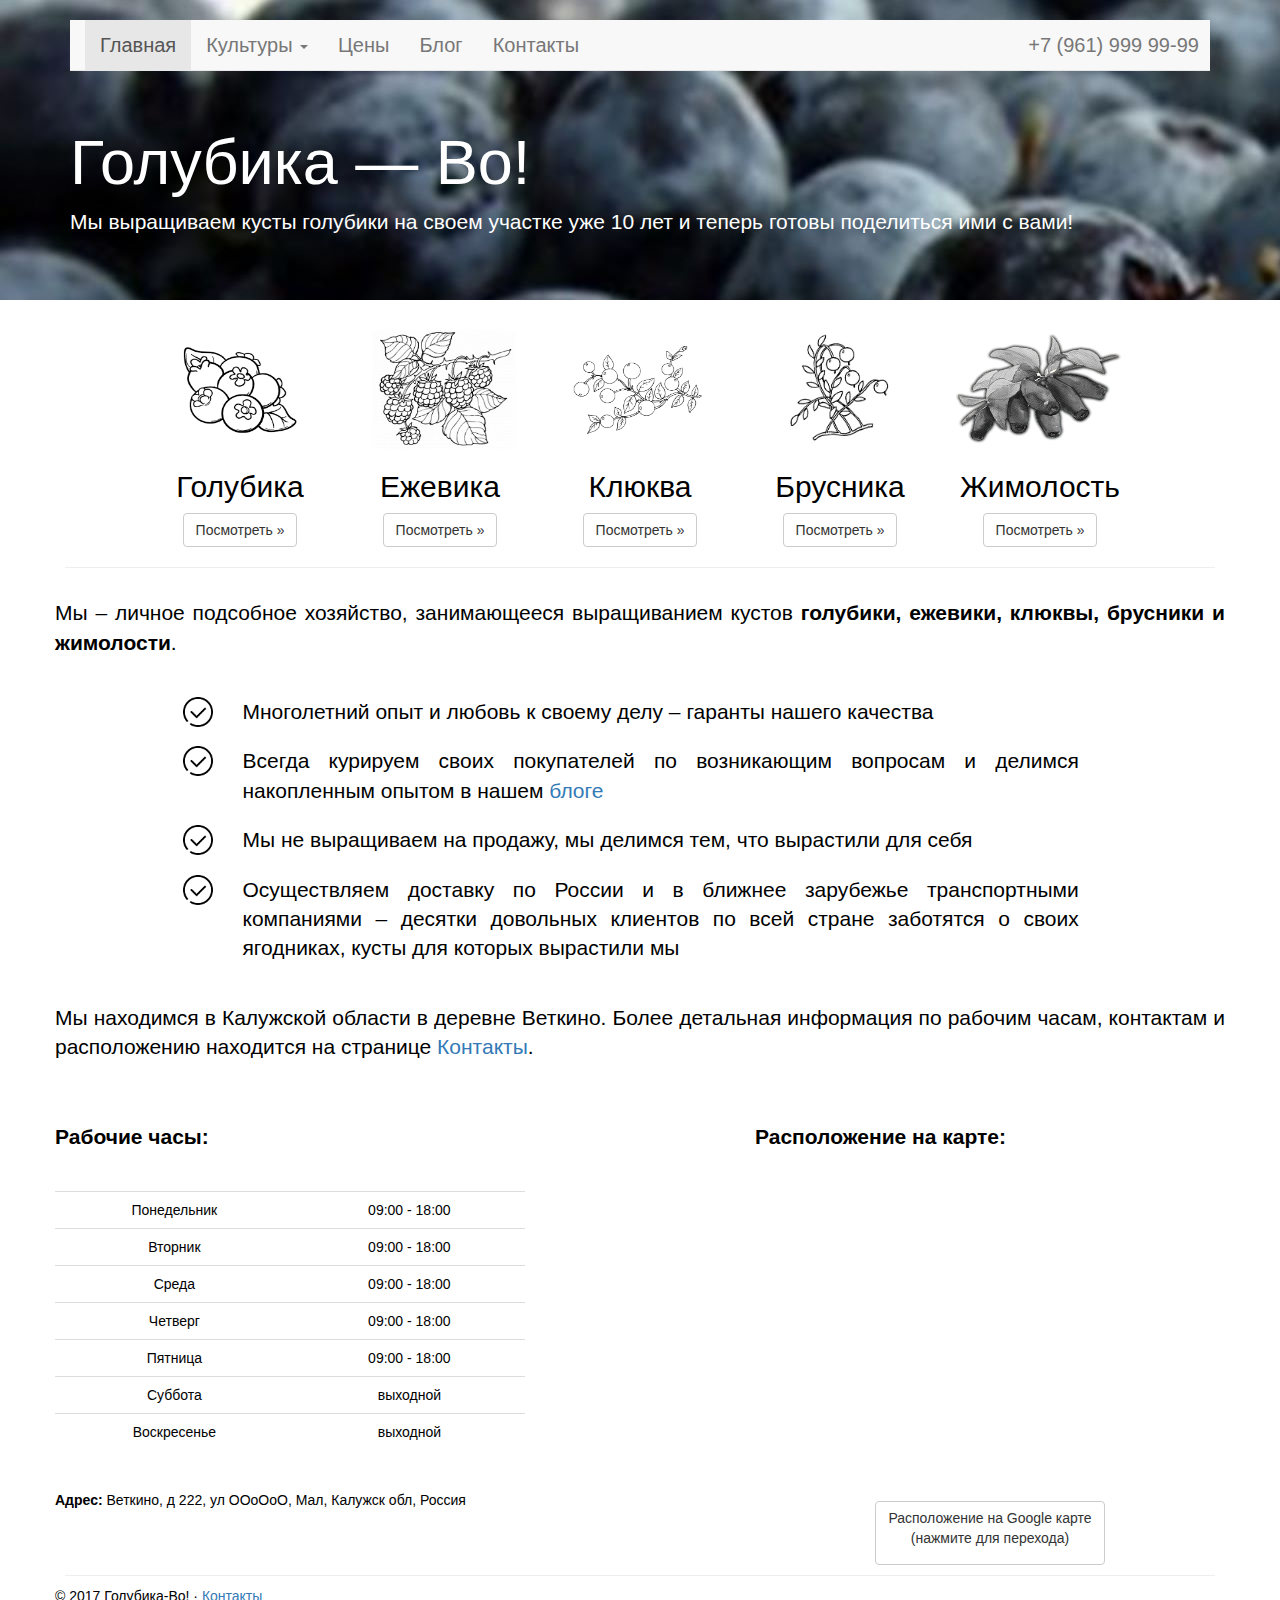
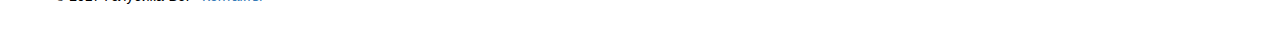
==== commit f10ba625: "Add files via upload" ====
--- a/index.html
+++ b/index.html
@@ -1,220 +1,233 @@
-﻿
-<html lang="en">
-
-<head>
-
-    <!-- Basic Page Needs
-    –––––––––––––––––––––––––––––––––––––––––––––––––– -->
-    <meta charset="utf-8">
-    <title>Голубика - Во! | Главная страница</title>
-    <meta name="description" content="Саженцы и взрослые растения голубики.">
-    <meta name="author" content="">
-
-    <!-- Mobile Specific Metas
-    –––––––––––––––––––––––––––––––––––––––––––––––––– -->
-    <meta name="viewport" content="width=device-width, initial-scale=1">
-
-    <!-- FONT
-    –––––––––––––––––––––––––––––––––––––––––––––––––– -->
-
-    <!-- CSS
-    –––––––––––––––––––––––––––––––––––––––––––––––––– -->
-    <link rel="stylesheet" href="css/normalize.css">
-    <link rel="stylesheet" href="css/skeleton.css">
-    <link rel="stylesheet" href="css/style.css">
-
-    <!-- Favicon
-    –––––––––––––––––––––––––––––––––––––––––––––––––– -->
-    <link rel="icon" type="image/png" href="images/favicon.png">
-
-    <!-- Hacks
-    –––––––––––––––––––––––––––––––––––––––––––––––––– -->
-    <!--[if lt IE 9]> 
-     <script src="http://html5shiv.googlecode.com/svn/trunk/html5.js"></script> 
-     <![endif]-->
-    <!-- Skripts
-    –––––––––––––––––––––––––––––––––––––––––––––––––– -->
-    <script>
-        function poopup() {
-            document.getElementById("steam").style.display = 'block';
-        }
-
-        function closepop() {
-            document.getElementById("steam").style.display = 'none';
-        }
-
-        function menuopen() {
-            var el = document.getElementById("site-menu");
-
-            el.style.marginTop = (el.style.marginTop == '0px') ? '-40px' : '0px';
-        }
-    </script>
-</head>
-
-<body>
-
-    <!-- poupup
->>>>>>>>>>>>>>>>>>>>>>>>>>>>>>>>>>>>>>>>>>>>>>>> -->
-    <div id="steam">
-        <div id="poupup">
-
-            <div class="close" onclick="closepop()">
-
-            </div>
-
-            <!--<h3>Форма запроса</h3>
-            <form>
-                <label for="name">Как к вам обращаться?</label>
-                <input type="text" name="name" value="" placeholder="Имя">
-                <label for="tel">Ваш телефон</label>
-                <input type="text" name="tel" value="" placeholder="+XXX (XX) XXX-XX-XX">
-                <input type="button" name="send" value="Отправить">
-            </form>-->
-
-            <h3>Свяжитесь с нами:</h3>
-            <ul>
-                <li>Телефон: +7 (000) 000-00-00</li>
-                <li>E-mail: golubica-VO@tut.ru</li>
-
-                <li><a href="https://goo.gl/maps/KjbnM349uf82" target="_blank">Расположение на карте</a></li>
-            </ul>
-
-        </div>
-        </div>
-
-
-    <!-- /poupup
-<<<<<<<<<<<<<<<<<<<<<<<<<<<<<<<<<<<<<<<<<<<<< -->
-    <header>
-
-        <nav id="site-menu">
-            <ul>
-                <li><a href="index.html">Главная</a></li>
-                <li><a href="sorts.html">Сорта</a></li>
-                <li><a href="prices.html">Цены</a></li>
-                <!--<li><a href="">Блог</a></li>-->
-                <li><a href="#" onclick="poopup()">Заказать</a></li>
-            </ul>
-            <div id="menu-btn">
-                <a href="#" onclick="menuopen()">Меню</a>
-            </div>
-        </nav>
-    </header>
-
-    <!--header.php
-<<<<<<<<<<<<<<<<<<<<<<<<<<<<<<<<<<<<<<<<<<<<< -->
-
-
-
-                <div id="second" class="block">
-        <div class="container">
-            <div class="row">
-                <div class="three columns">
-                    &nbsp
-                </div>
-                <div class="six columns">
-                    <h2>Пятилетний опыт</h2>
-                    <p>Мы выращиваем саженцы для собственных плантаций и на продажу, активно сотрудничаем с белорусским институтами плодоводства и защиты растений, регулярно проверяем посадочный материал.</p>
-                    <!--<button class="button-primary bigger">Подробнее</button>-->
-                </div>
-                <div class="three columns">
-                    &nbsp
-                </div>
-            </div>
-        </div>
-   </div>
-                <!--  <button class="button-primary bigger" onclick="poopup()">Заказать</button> -->
-
-    <div id="third" class="block">
-        <div class="container">
-            <div class="row">
-                <div class="seven columns">
-                    <h2>Почему InVitro?</h2>
-                    <p>Микроклональное размножение – размножение растений in vitro, «в пробирке». Его преимущества перед традиционными способами размножения растений:</p>
-                    <ul>
-                        <li>получение генетически однородного посадочного материала;</li>
-                        <li>освобождение растений от вирусов за счет использования меристемной культуры; высокий коэффициент размножения; </li>
-                        <li>ускорение перехода растений от ювенильной к репродуктивной фазе развития;</li>
-                        <li>размножение растений, трудно размножаемых традиционными способами;</li>
-                        <li>возможность проведения работ в течение всего года и экономия площадей, необходимых для выращивания посадочного материала;</li>
-                        <li>возможность автоматизации процесса выращивания. </li>
-                    </ul>
-                    <p>Процесс микроклонального размножения растений происходит в несколько этапов:</p>
-                    <ul>
-                        <li>Выбор растения-донора, изолирование эксплантов и получение хорошо растущей стерильной культуры.
-                        </li>
-                        <li>Собственно микроразмножение, когда достигается получение максимального количества меристематических клонов</li>
-                        <li>Укоренение размноженных побегов с последующей адаптацией их к почвенным условиям.</li>
-                        <li>Выращивание растений в условиях теплицы и подготовка их к реализации или посадке в поле</li>
-                        <!--<button class="button-primary bigger">Подробнее</button>-->
-                    </ul>
-                </div>
-                <div class="imag five columns">
-                    <img src="./images/invitro_logo3.png" alt="">
-                </div>
-            </div>
-        </div>
-    </div>
-
-    <!--footer.php
-<<<<<<<<<<<<<<<<<<<<<<<<<<<<<<<<<<<<<<<<<<<<< -->
-<footer>
-        <div class="container" style="height: 300px;">
-            <div class="row">
-                <div class="seven columns">
-                    <h3>Напишите нам:</h3>
-                    <form id="sendMessage" method="POST">
-                        <input type="text" name="name" value="" placeholder="Ваше имя" required>
-                        <textarea cols="45" name="message" placeholder="Ваше сообщение" required></textarea>
-                        <input type="email" name="email" value="" placeholder="Ваше e-mail" required>
-                        <input type="submit" name="send" value="Отправить">
-                    </form>
-                </div>
-                <div class="five columns info">
-                    <h3>Контактная информация</h3>
-                    <p><span>Телефон: </span>+7 (999) 999-99-99</p>
-                    <p>
-                        <a href="https://goo.gl/maps/KjbnM349uf82" target="_blank">Расположение на карте</a></p>
-                    <p> Юридическая информация: <br> д. Веткино, ул. Центральная 2, Калужская область, Малоярославецкий район
-                    </p>
-                </div>
-            </div>
-        </div>
-    </footer>
-    <script>
-        var form = document.getElementById('sendMessage');
-
-        form.onsubmit = function(e){
-            e.preventDefault();
-
-            var data = new FormData(form);
-
-            var xhr = new XMLHttpRequest();
-            xhr.open("POST", "/", true);
-            xhr.send(data);
-
-            xhr.onreadystatechange = function(){
-                if(xhr.status ==200 && xhr.readyState==4){
-
-                    console.log(form.elements);
-                    form.elements.message.value='';
-                    yaCounter37584040.reachGoal('message');
-
-                    var okMessage = document.createElement('span');
-                    okMessage.className = 'okMessage';
-                    okMessage.innerHTML = 'Сообщение оставлено, в ближайшее время с Вами свяжется наш специалист';
-                    form.appendChild(okMessage);
-                    setTimeout(function(){
-                        okMessage.remove();
-                    },5000);
-                }
-            }
-
-
-
-        }
-
-    </script>
-</body>
-
-</html>
+﻿<!DOCTYPE html>
+<html lang="en">
+
+<head>
+  <meta http-equiv="Content-Type" content="text/html; charset=UTF-8">
+  <meta http-equiv="X-UA-Compatible" content="IE=edge">
+  <meta name="viewport" content="width=device-width, initial-scale=1">
+  <meta name="description" content="кусты голубики голубика жимолость">
+  <meta name="author" content="Голубика-Во!">
+
+
+  <title>Голубика-Во!</title>
+
+  <link href="./css/bootstrap.min.css" rel="stylesheet">
+    <script src="https://oss.maxcdn.com/libs/html5shiv/3.7.0/html5shiv.js"></script>
+    <script src="https://oss.maxcdn.com/libs/respond.js/1.4.2/respond.min.js"></script>
+    <script src="https://api-maps.yandex.ru/2.1/?lang=ru_RU" type="text/javascript"></script>
+    <script src="./js/1.js" type="text/javascript"></script>
+    <script type="text/javascript" src="https://vk.com/js/api/openapi.js?145"></script>
+    <style>
+        #map {
+            width: 290px; height: 290px; padding: 10; margin: 10;
+        }
+    </style>
+
+    <link href="./css/portfolio.css" rel="stylesheet">
+</head>
+<body>
+<div class="navbar-wrapper">
+  <div class="container">
+
+    <div class="navbar navbar-default navbar-static-top" style="border-radius:0px;" role="navigation">
+      <div class="container">
+        <div class="navbar-header">
+          <button type="button" class="navbar-toggle" data-toggle="collapse" data-target=".navbar-collapse">
+            <span class="sr-only">Toggle navigation</span>
+            <span class="icon-bar"></span>
+            <span class="icon-bar"></span>
+            <span class="icon-bar"></span>
+          </button>
+        </div>
+        <div class="navbar-collapse collapse">
+          <ul class="nav navbar-nav">
+            <li class="hover-darken active"><a style="font-size: 15pt;" href="./index.html">Главная</a></li>
+            <li class="dropdown">
+                  <a href="./Bushes.html" style="font-size: 15pt;" class="dropdown-toggle" data-toggle="dropdown" role="button" aria-haspopup="true" aria-expanded="false">Культуры <span class="caret"></span></a>
+                  <ul class="dropdown-menu">
+                    <li><a href="./Golubika.html">Голубика</a></li>
+                    <li><a href="./Ezhevika.html">Ежевика</a></li>
+                    <li><a href="./Klukva.html">Клюква</a></li>
+                    <li><a href="./Brusnika.html">Брусника</a></li>
+                    <li><a href="./Zhimolost.html">Жимолость</a></li>
+                  </ul>
+            <li class="hover-darken"><a style="font-size: 15pt;" href="./Prices.html">Цены</a></li>
+            <li class="hover-darken"><a style="font-size: 15pt;" href="./Blog.html">Блог</a></li>
+            <li class="hover-darken"><a style="font-size: 15pt;" href="./Contacts.html">Контакты</a></li>
+          </ul>
+	      <ul class="nav navbar-nav float-right">
+            <li><a style="font-size: 15pt;"> +7 (961) 999 99-99 &nbsp;</a></li>
+          </ul>          
+        </div>
+      </div>
+    </div>
+
+  </div>
+</div>
+
+<div class="jumbotron">
+  <div class="container">
+    <br><br><br>
+    <h1 class="white">Голубика — Во!</h1>
+    <p class="white">Мы выращиваем кусты голубики на своем участке уже 10 лет и теперь готовы поделиться ими с вами!</p>
+  </div>
+</div>
+
+
+<!-- Marketing messaging and featurettes
+  ================================================== -->
+<!-- Wrap the rest of the page in another container to center all the content. -->
+
+<div class="container marketing">
+
+  <!-- START THE FEATURETTES -->
+
+<div class="row">
+    <div class="col-lg-offset-1 col-md-offset-1 col-sm-offset-1 col-lg-2 col-md-2 col-sm-2 center">
+      <img class="img" src="./media/golubika.png" style="width: 168px; height: 120px;">
+      <h2 class="resp">Голубика</h2>
+      <p class="text-justify"></p>
+      <p><a class="btn btn-default" href="./Golubika.html" role="button">Посмотреть »</a></p>
+    </div><!-- /.col-lg-4 -->
+    <div class="col-lg-2 col-md-2 col-sm-2 center">
+      <img class="img, object-fit: cover " src="./media/ezhevika.jpg" style="width: 168px; height: 120px;">
+      <h2 class="resp">Ежевика</h2>
+      <p class="text-justify"></p>
+      <p><a class="btn btn-default" href="./Ezhevika.html" role="button">Посмотреть »</a></p>
+    </div><!-- /.col-lg-4 -->
+    <div class="col-lg-2 col-md-2 col-sm-2 center">
+      <img class="img" src="./media/klyukva.png" style="width: 168px; height: 120px;">
+      <h2 class="resp">Клюква</h2>
+      <p class="text-justify"></p>
+      <p><a class="btn btn-default" href="./Klukva.html" role="button">Посмотреть »</a></p>
+    </div><!-- /.col-lg-4 -->
+      <div class="col-lg-2 col-md-2 col-sm-2 center">
+      <img class="img" src="./media/brus.jpg" style="width: 168px; height: 120px;">
+      <h2 class="resp">Брусника</h2>
+      <p class="text-justify"></p>
+      <p><a class="btn btn-default" href="./Brusnika.html" role="button">Посмотреть »</a></p>
+    </div><!-- /.col-lg-4 -->
+      <div class="col-lg-2 col-md-2 col-sm-2 center">
+      <img class="img" src="./media/zhimol.png" style="width: 168px; height: 120px;">
+      <h2 class="resp">Жимолость</h2>
+      <p class="text-justify"></p>
+      <p><a class="btn btn-default" href="./Zhimolost.html" role="button">Посмотреть »</a></p>
+    </div><!-- /.col-lg-4 -->      
+  </div>
+      
+  <hr class="featurette-divider"><br>
+
+
+  <div class="row featurette">
+    <div class="col-md-12">
+        <p class="lead text-justify">Мы &ndash; личное подсобное хозяйство, занимающееся выращиванием кустов <b>голубики, ежевики, клюквы, брусники и жимолости</b>.</p>
+        <br>
+        
+        <div class="col-lg-offset-1 col-lg-10">
+            <img class="img hidden-xs col-sm-1 col-md-1" src="./media/ok.png" style="width: 60px; height: 30px;">
+            <p class="lead text-justify col-xs-12 col-sm-11 col-md-11"> <b class="hidden-sm hidden-md hidden-lg"> &middot;  </b> Многолетний опыт и любовь к своему делу &ndash; гаранты нашего качества</p>
+        </div>
+        <div class="col-lg-offset-1 col-lg-10">
+            <img class="img hidden-xs col-sm-1 col-md-1" src="./media/ok.png" style="width: 60px; height: 30px;">
+            <p class="lead text-justify col-md-11"> <b class="hidden-sm hidden-md hidden-lg"> &middot;  </b> Всегда курируем своих покупателей по возникающим вопросам и делимся накопленным опытом в нашем <a href="Blog.html">блоге</a></p>
+        </div>        
+        <div class="col-lg-offset-1 col-lg-10">
+            <img class="img hidden-xs col-sm-1 col-md-1" src="./media/ok.png" style="width: 60px; height: 30px;">
+            <p class="lead text-justify col-md-11"> <b class="hidden-sm hidden-md hidden-lg"> &middot;  </b> Мы не выращиваем на продажу, мы делимся тем, что вырастили для себя</p>
+        </div>
+        <div class="col-lg-offset-1 col-lg-10">
+            <img class="img hidden-xs col-sm-1 col-md-1" src="./media/ok.png" style="width: 60px; height: 30px;">
+            <p class="lead text-justify col-md-11"> <b class="hidden-sm hidden-md hidden-lg"> &middot;  </b> Осуществляем доставку по России и в ближнее зарубежье транспортными компаниями &ndash; десятки довольных клиентов по всей стране заботятся о своих ягодниках, кусты для которых вырастили мы</p>
+        </div>        
+    </div>
+  </div>
+        
+    <br>
+      
+    <div class="row featurette">
+        <div class="col-md-12">
+            <p class="lead text-justify">Мы находимся в Калужской области в деревне Веткино. Более детальная информация по рабочим часам, контактам и расположению находится на странице <a href="Contacts.html">Контакты</a>.</p>
+            <br><br>
+        </div>
+    </div>
+
+    <div class="row featurette">
+        <div class="col-md-5 ">
+            <p class="lead"><b>Рабочие часы:</b></p>
+            <br>
+            <table class="table">
+                <thead class="thead-default">
+                </thead>
+                <tbody>
+                <tr>
+                    <td>Понедельник</td>
+                    <td>09:00 - 18:00</td>
+                </tr>
+                <tr>
+                    <td>Вторник</td>
+                    <td>09:00 - 18:00</td>
+                </tr>
+                <tr>
+                    <td>Среда</td>
+                    <td>09:00 - 18:00</td>
+                </tr>
+                <tr>
+                    <td>Четверг</td>
+                    <td>09:00 - 18:00</td>
+                </tr>
+                <tr>
+                    <td>Пятница</td>
+                    <td>09:00 - 18:00</td>
+                </tr>
+                <tr>
+                    <td>Суббота</td>
+                    <td>выходной</td>
+                </tr>
+                <tr>
+                    <td>Воскресенье</td>
+                    <td>выходной</td>
+                </tr>
+                </tbody>
+            </table>
+            <br><p><b>Адрес:</b> Веткино, д 222, ул ООоОоО, Мал, Калужск обл, Россия</p>
+        </div>
+        <div class="col-md-2 xs-hidden"></div>
+        <div class="col-md-5 col-xs-12">
+            <p class="lead"><b>Расположение на карте:</b></p>
+            <br>
+            <div class="center-block" id="map"></div>
+            <br>
+            <a  href="https://goo.gl/maps/5uJ16ojdKp5eK8T97" target="_blank"><button class="btn btn-default center-block"><p>Расположение на Google карте <br>(нажмите для перехода)</p></button></a>
+            <!-- VK Widget -->
+            <!--<div id="vk_contact_us"></div>-->
+            <div id="vk_community_messages"></div>
+        </div>
+    </div>
+
+
+  <hr class="featurette-divider">
+
+  <!-- /END THE FEATURETTES -->
+
+
+  <!-- FOOTER -->
+  <footer>
+    <p>© 2017 Голубика-Во! · <a href="Contacts.html">Контакты</a> </p>
+  </footer>
+
+<!-- /.container -->
+
+
+<!-- Bootstrap core JavaScript
+  ================================================== -->
+<!-- Placed at the end of the document so the pages load faster -->
+<script src="./js/jquery.min.js"></script>
+<script src="./js/bootstrap.min.js"></script>
+
+<script type="text/javascript">
+  VK.Widgets.CommunityMessages("vk_community_messages", 107233734, {disableExpandChatSound: "1",disableNewMessagesSound: "1",tooltipButtonText: "Есть вопрос? Задайте его нам!"});
+  </script>
+</div>
+</body>
+
+</html>
--- a/css/portfolio.css
+++ b/css/portfolio.css
@@ -0,0 +1,261 @@
+﻿/* GLOBAL STYLES
+-------------------------------------------------- */
+/* Padding below the footer and lighter body text */
+
+body {
+  padding-bottom: 40px;
+  color: black;
+}
+
+.bg2 {
+    background-color: lightgray; important!
+}
+
+.btnoffset {
+    margin-top: 3px;
+}
+
+.thmbbcg {
+    background: white; /* #f0f2f5; */
+    box-shadow: 0 2px 4px 0 rgba(0, 0, 0, 0.2), 0 3px 10px 0 rgba(0, 0, 0, 0.19);
+}
+
+
+@media screen and (max-width: 425px) {
+    .resp{font-size: 30px;}
+}
+
+@media screen and (min-width:425px) and (max-width: 1000px) {
+    .resp{font-size: 24px;}
+}
+
+@media screen and (min-width:1000px) and (max-width: 8000px) {
+    .resp{font-size: 30px;}
+}
+
+
+
+/* CUSTOMIZE THE NAVBAR
+-------------------------------------------------- */
+
+/* Special class on .container surrounding .navbar, used for positioning it into place. */
+.navbar-wrapper {
+  position: absolute;
+  background: none;
+  top: 0;
+  right: 0;
+  left: 0;
+  z-index: 20;
+}
+.jumbotron {
+  background-image: url("../media/bg2.jpg");
+}
+
+/* Flip around the padding for proper display in narrow viewports */
+.navbar-wrapper .container {
+  padding-right: 0;
+  padding-left: 0;
+}
+.navbar-wrapper .navbar {
+  padding-right: 15px;
+  padding-left: 15px;
+}
+
+
+/* CUSTOMIZE THE CAROUSEL
+-------------------------------------------------- */
+
+/* Carousel base class */
+.carousel {
+  height: 500px;
+  margin-bottom: 60px;
+}
+/* Since positioning the image, we need to help out the caption */
+.carousel-caption {
+  font-
+  z-index: 90;
+}
+
+/* Declare heights because of positioning of img element */
+.carousel .item {
+  height: 500px;
+  background-color: #777;
+}
+.carousel-inner > .item > img {
+  position: absolute;
+  top: 0;
+  left: 0;
+  min-width: 100%;
+  height: 500px;
+}
+
+
+
+/* MARKETING CONTENT
+-------------------------------------------------- */
+
+/* Pad the edges of the mobile views a bit */
+.marketing {
+  padding-right: 15px;
+  padding-left: 15px;
+}
+
+/* Center align the text within the three columns below the carousel */
+.marketing .col-lg-4 {
+  margin-bottom: 20px;
+  text-align: center;
+}
+.marketing h2 {
+  font-weight: normal;
+}
+.marketing .col-lg-4 p {
+  margin-right: 10px;
+  margin-left: 10px;
+}
+
+
+/* Featurettes
+------------------------- */
+
+.featurette-divider {
+  margin: 80px 0; /* Space out the Bootstrap <hr> more */
+}
+
+/* Thin out the marketing headings */
+.featurette-heading {
+  font-weight: 300;
+  line-height: 1;
+  letter-spacing: -1px;
+}
+
+
+
+/* RESPONSIVE CSS
+-------------------------------------------------- */
+
+@media (min-width: 768px) {
+
+  /* Remove the edge padding needed for mobile */
+  .marketing {
+    padding-right: 0;
+    padding-left: 0;
+  }
+
+  /* Navbar positioning foo */
+  .navbar-wrapper {
+    margin-top: 20px;
+  }
+  .navbar-wrapper .container {
+    padding-right: 15px;
+    padding-left:  15px;
+  }
+  .navbar-wrapper .navbar {
+    padding-right: 0;
+    padding-left:  0;
+  }
+
+  /* The navbar becomes detached from the top, so we round the corners */
+  .navbar-wrapper .navbar {
+    border-radius: 4px;
+  }
+
+  /* Bump up size of carousel content */
+  .carousel-caption p {
+    margin-bottom: 20px;
+    font-size: 21px;
+    line-height: 1.4;
+  }
+
+  .featurette-heading {
+    font-size: 50px;
+  }
+}
+
+@media (min-width: 992px) {
+  .featurette-heading {
+    margin-top: 40px;
+  }
+}
+------
+.fixed-size {
+  max-height: 70px;
+  max-width: 70px;
+}
+
+.featurette-divider {
+  margin: 10px;
+}
+
+.carousel {
+  margin-bottom: 20px;
+}
+
+.li {
+  list-style-type: none; /* Убираем маркеры */
+}
+
+.borders { /*для фоточек в каждом типе портфолио*/
+ padding: 2px; important!
+}
+
+.hover-darken:hover {
+  opacity: 1;
+  background: grey;
+}
+
+
+/* Шрифты и изображения */
+
+.img-about {
+  width: 280px;
+  height: 280px;
+  margin-bottom: 20px;
+  margin-top: 30px;
+}
+
+.hr-half {
+  width: 98px;
+  border-top: 2px solid #5a5a5a;
+  margin-top: 10px;
+}
+
+
+.hr-half2 {
+  width: 300px;
+  border-top: 2px solid #5a5a5a;
+  margin-top: 10px;
+}
+
+
+.iah2 { 
+  margin-bottom: 20px;
+}
+
+.iah4 { 
+  margin-bottom: 20px;
+}
+
+td, th {
+ text-align: center;
+}
+
+.white {
+    color: white !important;
+}
+
+.float-right {
+    float: right !important;
+}
+
+
+.album {
+    min-height: 50rem;
+    padding-top: 3rem;
+    padding-bottom: 3rem;
+    background-color: #0062cc;
+}
+
+.center {
+    align-content: center; 
+    text-align: center;
+}